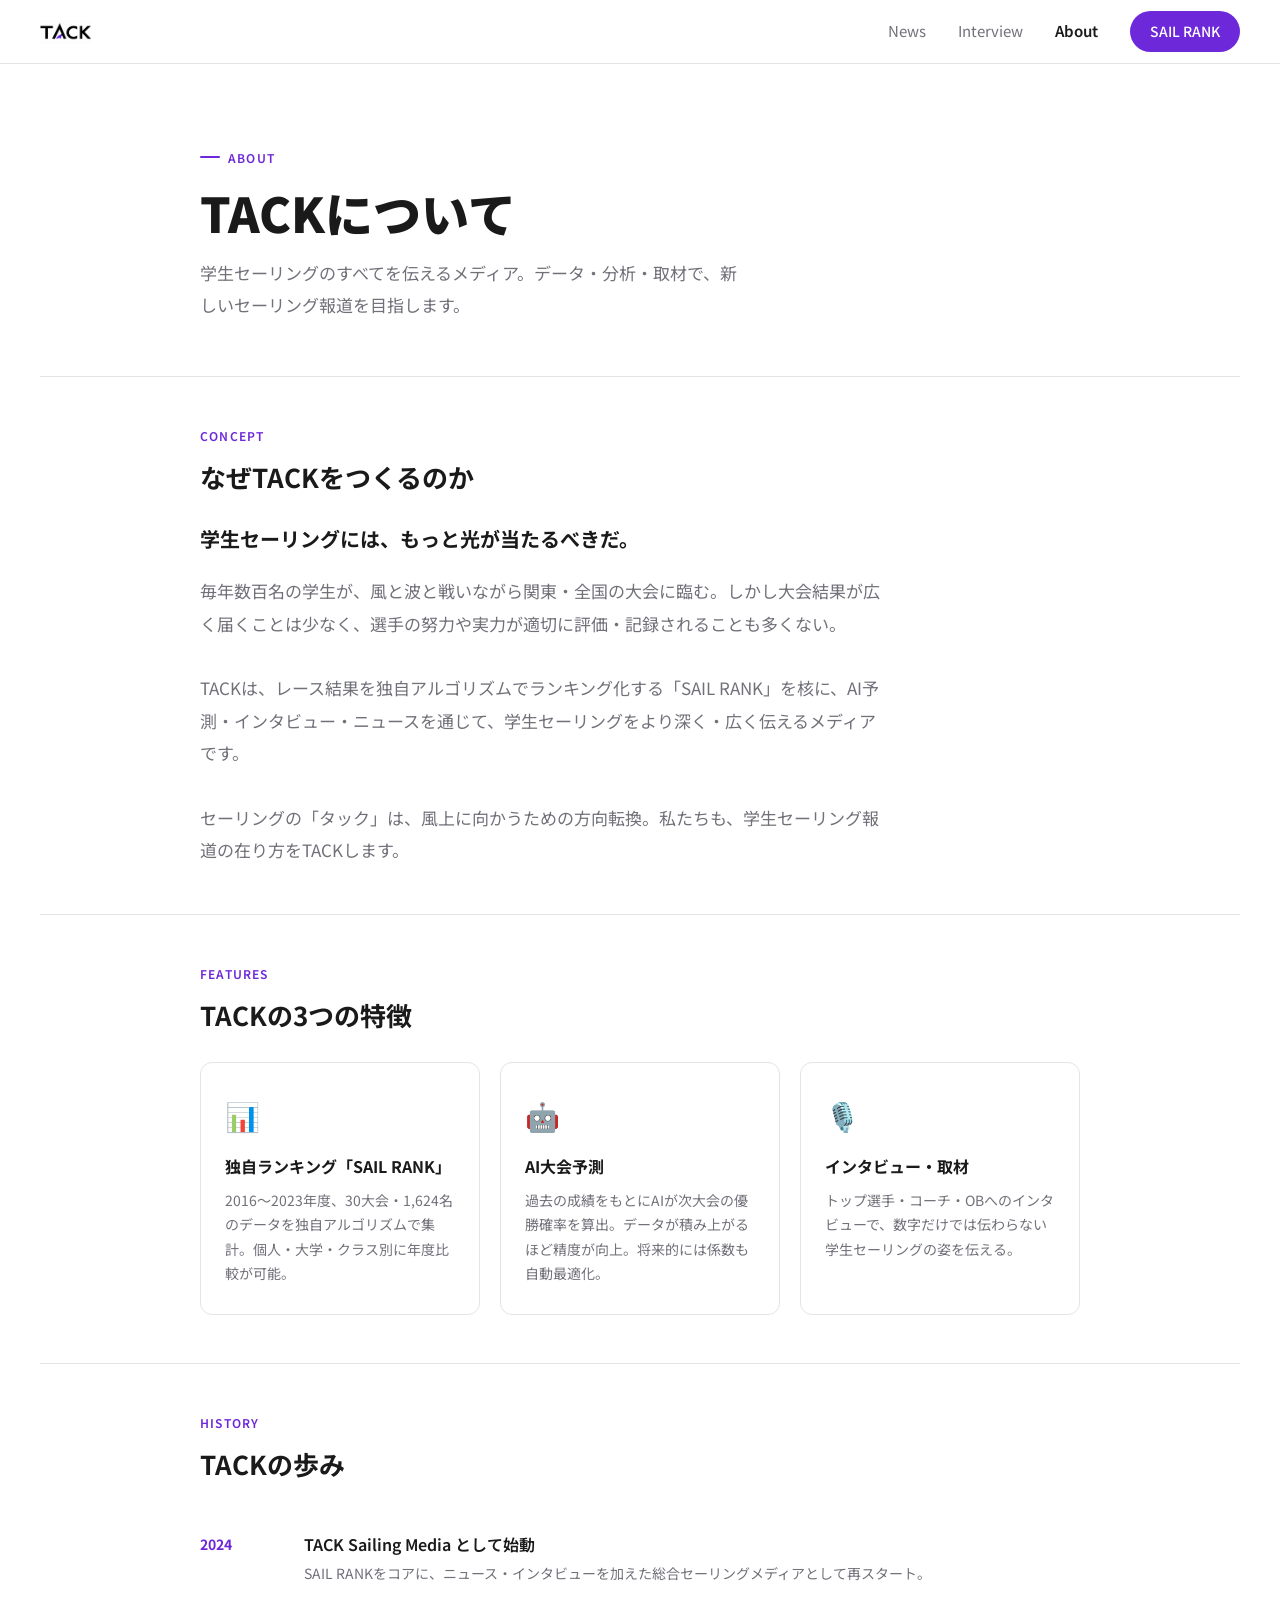
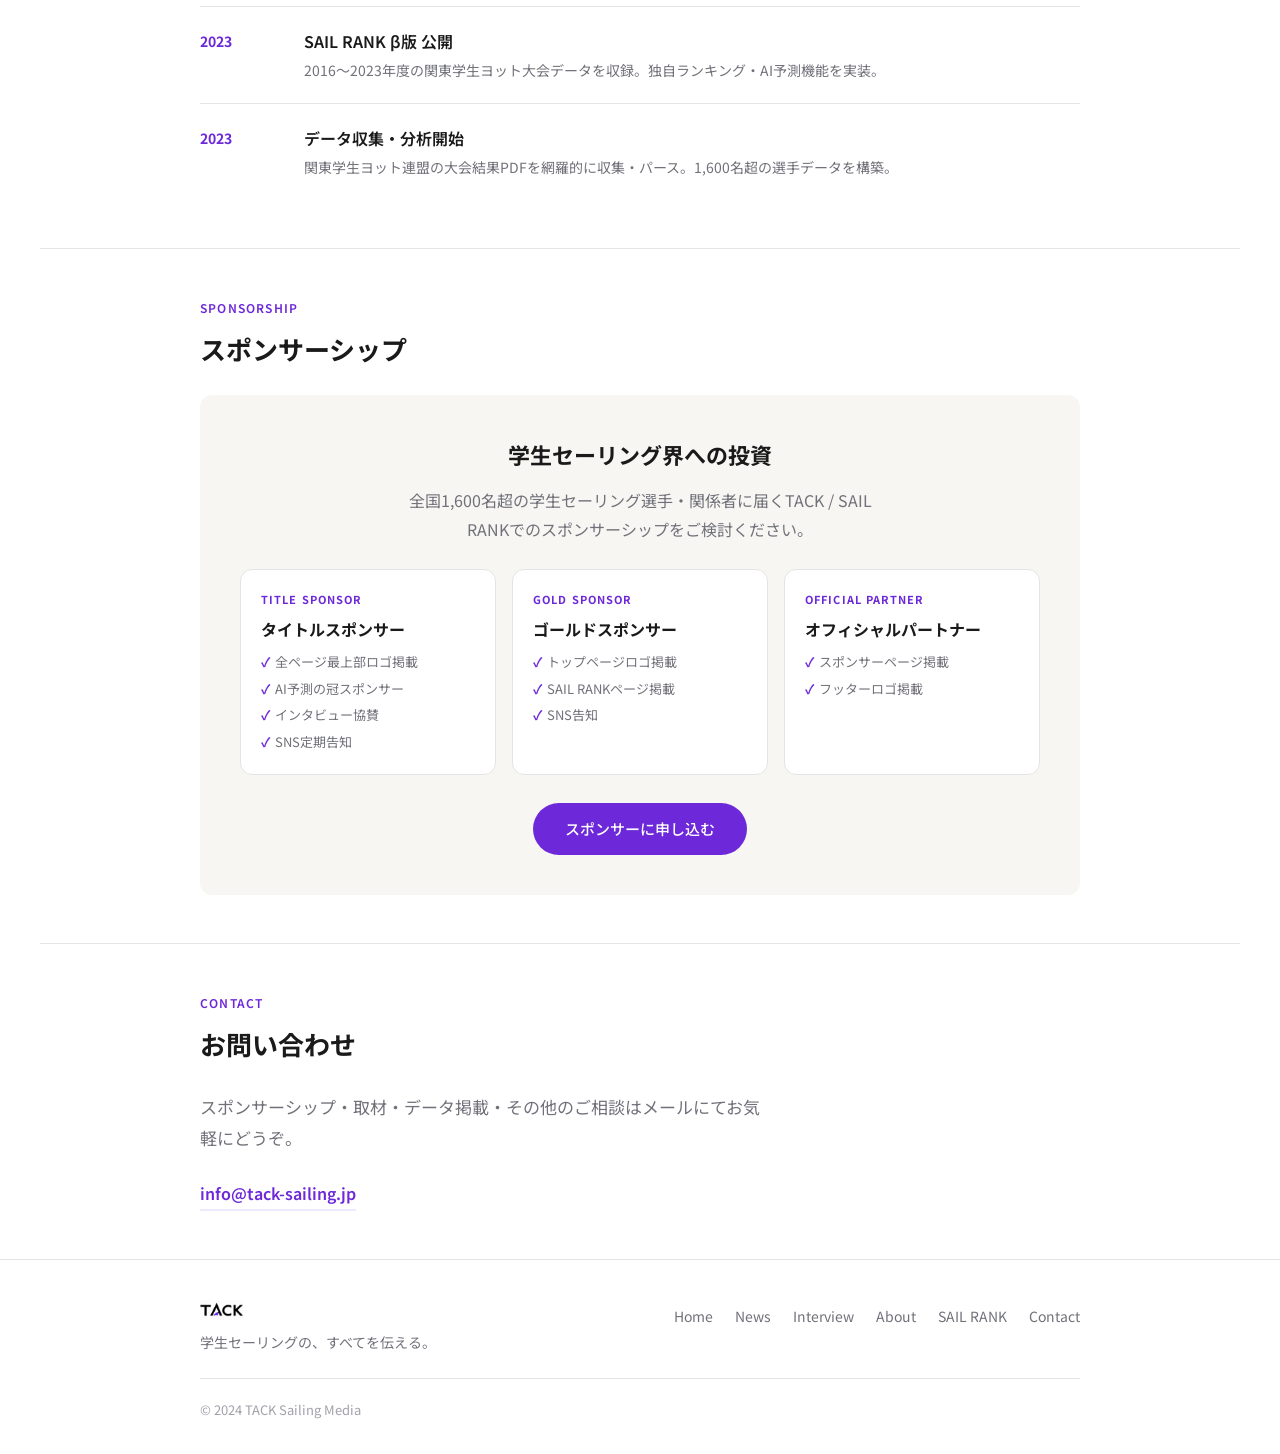
==== about.html @ d0c0c20e "8" ====
<!doctype html>
<html lang="ja">
<head>
<meta charset="utf-8">
<meta name="viewport" content="width=device-width,initial-scale=1">
<title>About | TACK Sailing Media</title>
<link href="https://fonts.googleapis.com/css2?family=Noto+Sans+JP:wght@400;500;700;900&family=Noto+Serif+JP:wght@700&display=swap" rel="stylesheet">
<style>

:root{
  --black:#111;--white:#fff;--off:#f7f6f3;
  --purple:#6d28d9;--purple-s:#ede9fe;
  --text:#1a1a1a;--muted:#71717a;--light:#a1a1aa;
  --border:#e4e4e7;--radius:12px;
}
*,*::before,*::after{box-sizing:border-box;margin:0;padding:0}
html{scroll-behavior:smooth}
body{font-family:'Noto Sans JP',sans-serif;background:var(--white);color:var(--text);font-size:17px;line-height:1.75;-webkit-font-smoothing:antialiased}
a{text-decoration:none;color:inherit}
img{display:block;max-width:100%}

.nav{display:flex;align-items:center;justify-content:space-between;padding:0 40px;height:64px;background:var(--white);border-bottom:1px solid var(--border);position:sticky;top:0;z-index:100}
.nav img{height:24px;width:auto}
.nav-links{display:flex;align-items:center;gap:32px}
.nav-links a{font-size:15px;font-weight:400;color:var(--muted);transition:color .15s;font-family:'Noto Sans JP',sans-serif}
.nav-links a:hover{color:var(--text)}
.nav-links a.active{color:var(--text);font-weight:600}
.nav-sr{background:var(--purple)!important;color:#fff!important;font-size:14px!important;font-weight:500!important;padding:8px 20px;border-radius:99px;transition:opacity .2s!important}
.nav-sr:hover{opacity:.85}
.nav-ham{display:none;flex-direction:column;gap:5px;cursor:pointer;padding:4px;background:none;border:none}
.nav-ham span{width:22px;height:2px;background:var(--text);border-radius:2px;display:block}
.mobile-nav{display:none;flex-direction:column;gap:0;background:var(--white);border-bottom:1px solid var(--border)}
.mobile-nav.open{display:flex}
.mobile-nav a{padding:14px 24px;font-size:15px;border-bottom:1px solid var(--border);color:var(--text)}

.page-hero{padding:72px 40px 56px;max-width:960px;margin:0 auto}
.page-eyebrow{display:inline-flex;align-items:center;gap:8px;font-size:12px;font-weight:600;color:var(--purple);letter-spacing:.1em;text-transform:uppercase;margin-bottom:16px}
.page-eyebrow::before{content:'';width:20px;height:2px;background:var(--purple);border-radius:2px}
.page-title{font-family:'Noto Sans JP',sans-serif;font-size:clamp(32px,4vw,48px);font-weight:900;line-height:1.2;margin-bottom:16px}
.page-desc{font-size:17px;color:var(--muted);line-height:1.85;max-width:540px}

.divider{height:1px;background:var(--border);margin:0 40px}
.sec{padding:48px 40px;max-width:960px;margin:0 auto}
.sec-label{font-size:12px;font-weight:600;color:var(--purple);letter-spacing:.1em;text-transform:uppercase;margin-bottom:8px}
.sec-title{font-size:26px;font-weight:700;margin-bottom:24px}

.cat{display:inline-block;font-size:12px;font-weight:600;color:var(--purple);background:var(--purple-s);padding:3px 10px;border-radius:99px;margin-bottom:10px}
.date{font-size:13px;color:var(--light)}

footer{border-top:1px solid var(--border)}
.ft{max-width:960px;margin:0 auto;padding:40px 40px 32px;display:flex;flex-direction:column;gap:24px}
.ft-top{display:flex;align-items:flex-start;justify-content:space-between;gap:32px;flex-wrap:wrap}
.ft-brand img{height:20px;width:auto;margin-bottom:10px}
.ft-tag{font-size:14px;color:var(--muted)}
.ft-nav{display:flex;gap:22px;flex-wrap:wrap;padding-top:4px}
.ft-nav a{font-size:14px;color:var(--muted);transition:color .15s}
.ft-nav a:hover{color:var(--text)}
.ft-copy{border-top:1px solid var(--border);padding-top:20px;font-size:13px;color:var(--light)}

@media(max-width:768px){
  .nav{padding:0 20px}
  .nav-links{display:none}
  .nav-ham{display:flex}
  .page-hero{padding:48px 20px 40px}
  .divider{margin:0 20px}
  .sec{padding:40px 20px}
  .ft{padding:32px 20px}
}


/* コンセプトセクション */
.concept-block{max-width:680px}
.concept-lead{font-size:20px;font-weight:700;line-height:1.6;margin-bottom:20px;color:var(--text)}
.concept-body{font-size:17px;color:var(--muted);line-height:1.9}

/* 3カラム特徴 */
.features{display:grid;grid-template-columns:1fr 1fr 1fr;gap:20px;margin-top:8px}
.feat-item{border:1px solid var(--border);border-radius:var(--radius);padding:28px 24px}
.feat-icon{font-size:28px;margin-bottom:12px}
.feat-name{font-size:16px;font-weight:700;margin-bottom:8px}
.feat-desc{font-size:14px;color:var(--muted);line-height:1.75}

/* タイムライン */
.timeline{display:flex;flex-direction:column;gap:0}
.tl-item{display:grid;grid-template-columns:80px 1fr;gap:24px;padding:20px 0;border-bottom:1px solid var(--border)}
.tl-item:last-child{border:none}
.tl-year{font-size:14px;font-weight:700;color:var(--purple);padding-top:2px}
.tl-content{}
.tl-title{font-size:16px;font-weight:600;margin-bottom:4px}
.tl-desc{font-size:14px;color:var(--muted);line-height:1.7}

/* スポンサー */
.sponsor-intro{background:var(--off);border-radius:var(--radius);padding:40px;text-align:center}
.sponsor-intro-title{font-size:22px;font-weight:700;margin-bottom:12px}
.sponsor-intro-desc{font-size:16px;color:var(--muted);line-height:1.85;margin-bottom:24px;max-width:500px;margin-left:auto;margin-right:auto}
.sponsor-tiers{display:grid;grid-template-columns:1fr 1fr 1fr;gap:16px;margin-bottom:28px;text-align:left}
.tier-card{border:1px solid var(--border);border-radius:var(--radius);padding:20px;background:var(--white)}
.tier-name{font-size:11px;font-weight:700;letter-spacing:.1em;text-transform:uppercase;color:var(--purple);margin-bottom:6px}
.tier-title{font-size:16px;font-weight:700;margin-bottom:8px}
.tier-perks{list-style:none;display:flex;flex-direction:column;gap:4px}
.tier-perks li{font-size:13px;color:var(--muted);padding-left:14px;position:relative}
.tier-perks li::before{content:'✓';position:absolute;left:0;color:var(--purple);font-weight:700}
.contact-btn{display:inline-block;background:var(--purple);color:#fff;font-size:15px;font-weight:500;padding:13px 32px;border-radius:99px;transition:opacity .2s}
.contact-btn:hover{opacity:.85}

/* チーム */
.team-grid{display:grid;grid-template-columns:1fr 1fr 1fr;gap:20px}
.team-card{border:1px solid var(--border);border-radius:var(--radius);padding:24px;text-align:center}
.team-avatar{width:64px;height:64px;border-radius:50%;background:var(--purple-s);display:flex;align-items:center;justify-content:center;font-size:24px;margin:0 auto 14px}
.team-name{font-size:16px;font-weight:700;margin-bottom:4px}
.team-role{font-size:13px;color:var(--muted)}

@media(max-width:768px){
  .features{grid-template-columns:1fr}
  .sponsor-tiers{grid-template-columns:1fr}
  .team-grid{grid-template-columns:1fr 1fr}
}
@media(max-width:480px){.team-grid{grid-template-columns:1fr}}
</style>
</head>
<body>

<nav class="nav">
  <a href="index.html"><img src="tack-logo.png" alt="TACK"></a>
  <div class="nav-links">
    <a href="news.html">News</a>
      <a href="interview.html">Interview</a>
      <a href="about.html" class="active">About</a>
      <a href="sailrank.html" class="nav-sr">SAIL RANK</a>
  </div>
  <button class="nav-ham" id="ham" aria-label="メニュー"><span></span><span></span><span></span></button>
</nav>
<div class="mobile-nav" id="mnav">
  <a href="news.html">News</a>
      <a href="interview.html">Interview</a>
      <a href="about.html" class="active">About</a>
      <a href="sailrank.html">SAIL RANK</a>
</div>

<div class="page-hero">
  <div class="page-eyebrow">About</div>
  <h1 class="page-title">TACKについて</h1>
  <p class="page-desc">学生セーリングのすべてを伝えるメディア。データ・分析・取材で、新しいセーリング報道を目指します。</p>
</div>

<div class="divider"></div>

<!-- コンセプト -->
<div class="sec">
  <div class="sec-label">Concept</div>
  <div class="sec-title">なぜTACKをつくるのか</div>
  <div class="concept-block">
    <div class="concept-lead">学生セーリングには、もっと光が当たるべきだ。</div>
    <div class="concept-body">
      毎年数百名の学生が、風と波と戦いながら関東・全国の大会に臨む。しかし大会結果が広く届くことは少なく、選手の努力や実力が適切に評価・記録されることも多くない。<br><br>
      TACKは、レース結果を独自アルゴリズムでランキング化する「SAIL RANK」を核に、AI予測・インタビュー・ニュースを通じて、学生セーリングをより深く・広く伝えるメディアです。<br><br>
      セーリングの「タック」は、風上に向かうための方向転換。私たちも、学生セーリング報道の在り方をTACKします。
    </div>
  </div>
</div>

<div class="divider"></div>

<!-- 特徴 -->
<div class="sec">
  <div class="sec-label">Features</div>
  <div class="sec-title">TACKの3つの特徴</div>
  <div class="features">
    <div class="feat-item">
      <div class="feat-icon">📊</div>
      <div class="feat-name">独自ランキング「SAIL RANK」</div>
      <div class="feat-desc">2016〜2023年度、30大会・1,624名のデータを独自アルゴリズムで集計。個人・大学・クラス別に年度比較が可能。</div>
    </div>
    <div class="feat-item">
      <div class="feat-icon">🤖</div>
      <div class="feat-name">AI大会予測</div>
      <div class="feat-desc">過去の成績をもとにAIが次大会の優勝確率を算出。データが積み上がるほど精度が向上。将来的には係数も自動最適化。</div>
    </div>
    <div class="feat-item">
      <div class="feat-icon">🎙️</div>
      <div class="feat-name">インタビュー・取材</div>
      <div class="feat-desc">トップ選手・コーチ・OBへのインタビューで、数字だけでは伝わらない学生セーリングの姿を伝える。</div>
    </div>
  </div>
</div>

<div class="divider"></div>

<!-- ヒストリー -->
<div class="sec">
  <div class="sec-label">History</div>
  <div class="sec-title">TACKの歩み</div>
  <div class="timeline">
    <div class="tl-item">
      <div class="tl-year">2024</div>
      <div>
        <div class="tl-title">TACK Sailing Media として始動</div>
        <div class="tl-desc">SAIL RANKをコアに、ニュース・インタビューを加えた総合セーリングメディアとして再スタート。</div>
      </div>
    </div>
    <div class="tl-item">
      <div class="tl-year">2023</div>
      <div>
        <div class="tl-title">SAIL RANK β版 公開</div>
        <div class="tl-desc">2016〜2023年度の関東学生ヨット大会データを収録。独自ランキング・AI予測機能を実装。</div>
      </div>
    </div>
    <div class="tl-item">
      <div class="tl-year">2023</div>
      <div>
        <div class="tl-title">データ収集・分析開始</div>
        <div class="tl-desc">関東学生ヨット連盟の大会結果PDFを網羅的に収集・パース。1,600名超の選手データを構築。</div>
      </div>
    </div>
  </div>
</div>

<div class="divider"></div>

<!-- スポンサー -->
<div class="sec">
  <div class="sec-label">Sponsorship</div>
  <div class="sec-title">スポンサーシップ</div>
  <div class="sponsor-intro">
    <div class="sponsor-intro-title">学生セーリング界への投資</div>
    <div class="sponsor-intro-desc">全国1,600名超の学生セーリング選手・関係者に届くTACK / SAIL RANKでのスポンサーシップをご検討ください。</div>
    <div class="sponsor-tiers">
      <div class="tier-card">
        <div class="tier-name">Title Sponsor</div>
        <div class="tier-title">タイトルスポンサー</div>
        <ul class="tier-perks">
          <li>全ページ最上部ロゴ掲載</li>
          <li>AI予測の冠スポンサー</li>
          <li>インタビュー協賛</li>
          <li>SNS定期告知</li>
        </ul>
      </div>
      <div class="tier-card">
        <div class="tier-name">Gold Sponsor</div>
        <div class="tier-title">ゴールドスポンサー</div>
        <ul class="tier-perks">
          <li>トップページロゴ掲載</li>
          <li>SAIL RANKページ掲載</li>
          <li>SNS告知</li>
        </ul>
      </div>
      <div class="tier-card">
        <div class="tier-name">Official Partner</div>
        <div class="tier-title">オフィシャルパートナー</div>
        <ul class="tier-perks">
          <li>スポンサーページ掲載</li>
          <li>フッターロゴ掲載</li>
        </ul>
      </div>
    </div>
    <a href="mailto:info@tack-sailing.jp" class="contact-btn">スポンサーに申し込む</a>
  </div>
</div>

<div class="divider"></div>

<!-- コンタクト -->
<div class="sec">
  <div class="sec-label">Contact</div>
  <div class="sec-title">お問い合わせ</div>
  <div style="max-width:560px">
    <p style="font-size:17px;color:var(--muted);line-height:1.85;margin-bottom:24px">スポンサーシップ・取材・データ掲載・その他のご相談はメールにてお気軽にどうぞ。</p>
    <a href="mailto:info@tack-sailing.jp" style="display:inline-flex;align-items:center;gap:8px;font-size:16px;font-weight:600;color:var(--purple);border-bottom:2px solid var(--purple-s);padding-bottom:2px;transition:border-color .2s">
      info@tack-sailing.jp
    </a>
  </div>
</div>

<footer>
  <div class="ft">
    <div class="ft-top">
      <div class="ft-brand">
        <img src="tack-logo.png" alt="TACK">
        <div class="ft-tag">学生セーリングの、すべてを伝える。</div>
      </div>
      <nav class="ft-nav">
        <a href="index.html">Home</a>
        <a href="news.html">News</a>
        <a href="interview.html">Interview</a>
        <a href="about.html">About</a>
        <a href="sailrank.html">SAIL RANK</a>
        <a href="mailto:info@tack-sailing.jp">Contact</a>
      </nav>
    </div>
    <div class="ft-copy">© 2024 TACK Sailing Media</div>
  </div>
</footer>
<script>
const h=document.getElementById('ham'),m=document.getElementById('mnav');
if(h)h.addEventListener('click',()=>m.classList.toggle('open'));
</script>
</body>
</html>
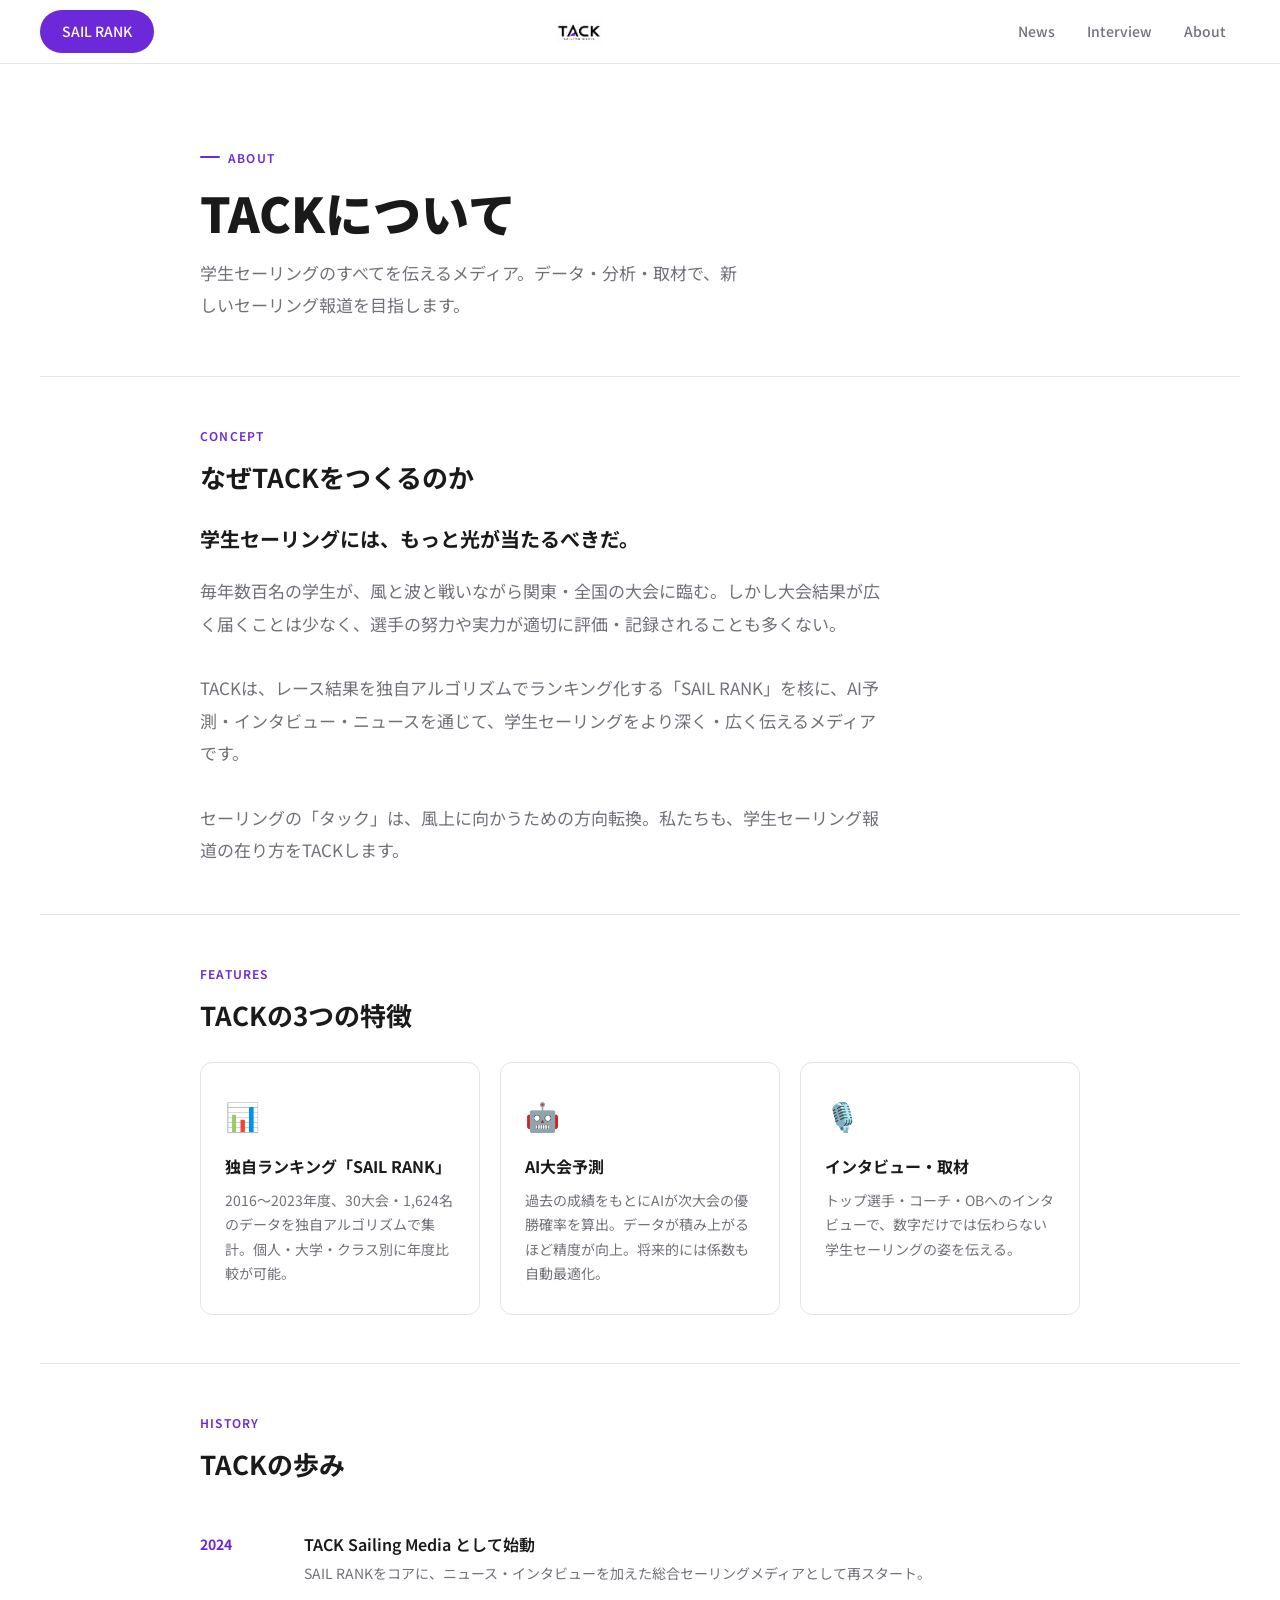
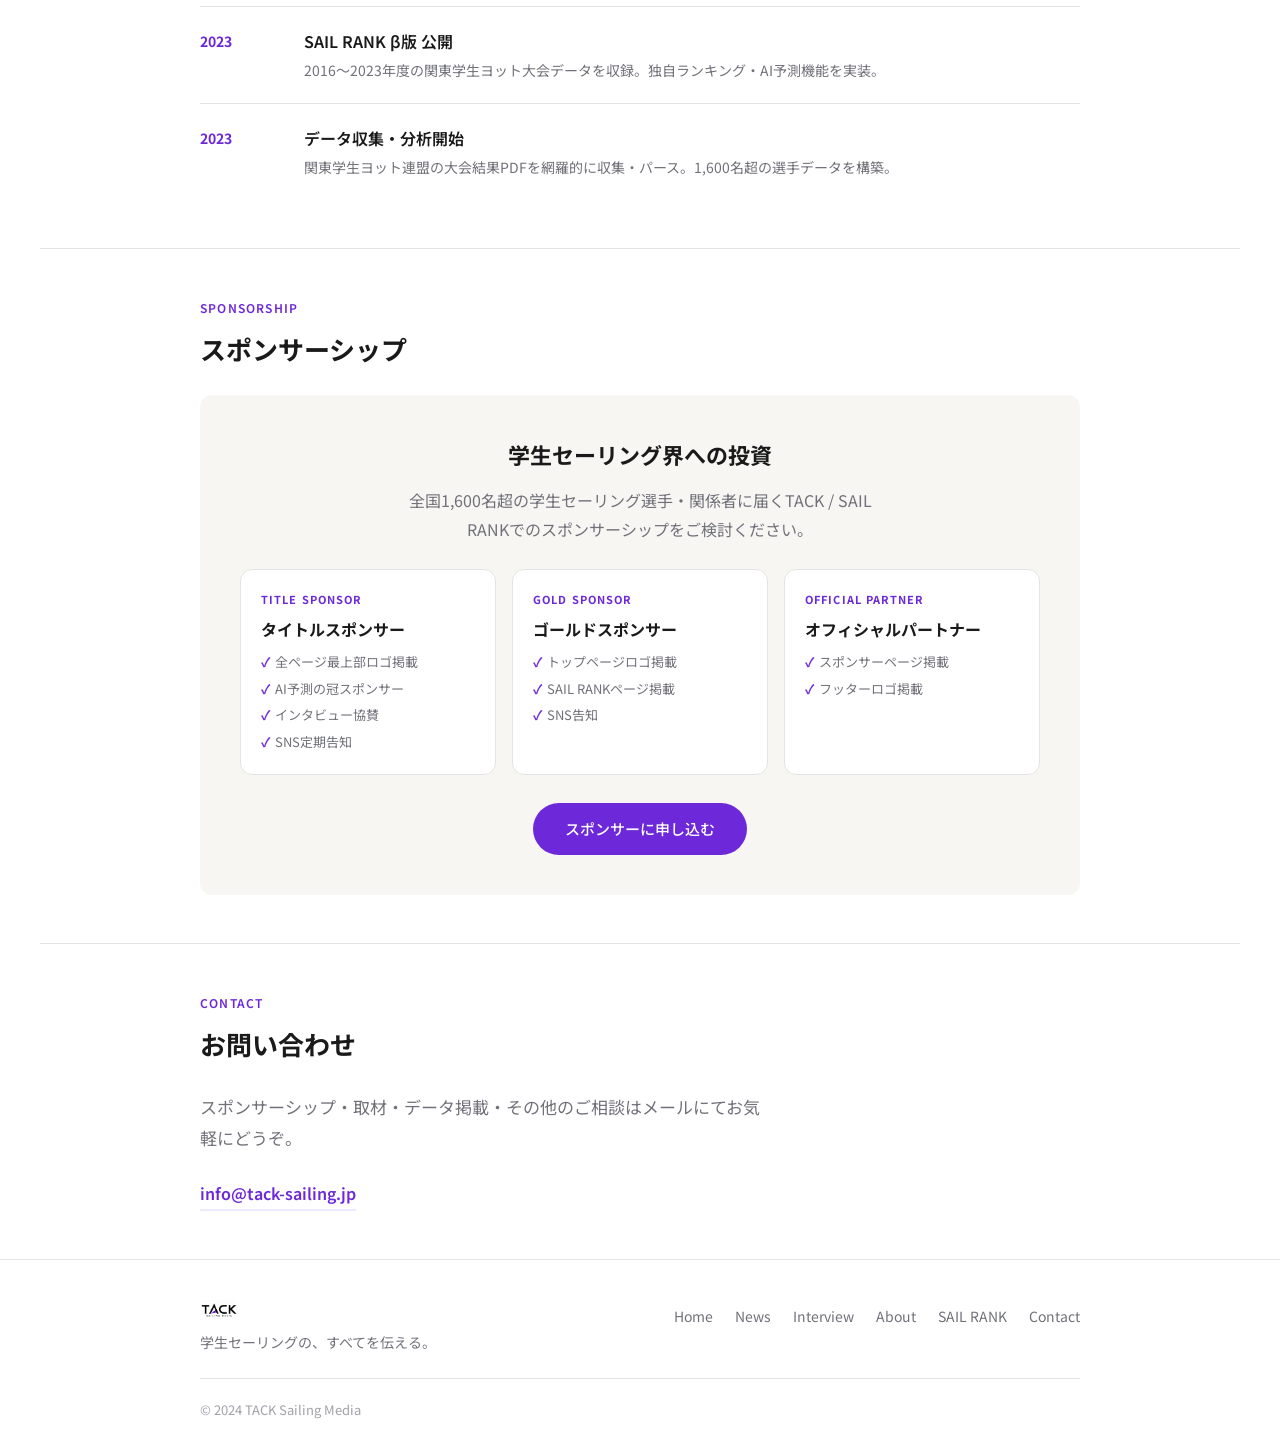
==== commit 834a126b: "17" ====
--- a/about.html
+++ b/about.html
@@ -6,7 +6,55 @@
 <title>About | TACK Sailing Media</title>
 <link href="https://fonts.googleapis.com/css2?family=Noto+Sans+JP:wght@400;500;700;900&family=Noto+Serif+JP:wght@700&display=swap" rel="stylesheet">
 <style>
-
+/* ── NAV COMMON ── */
+.nav{
+  display:grid;grid-template-columns:1fr auto 1fr;
+  align-items:center;padding:0 28px;height:80px;
+  background:#fff;border-bottom:1px solid #e4e4e7;
+  position:sticky;top:0;z-index:100;
+}
+.nav-logo{display:flex;align-items:center;justify-content:center}
+.nav-logo img{height:64px;width:auto;display:block}
+.nav-left{display:flex;align-items:center;justify-content:flex-start}
+.nav-right{display:flex;align-items:center;justify-content:flex-end;gap:4px}
+.nav-left a,.nav-right a{
+  font-size:14px;font-weight:500;color:#71717a;padding:8px 14px;
+  border-radius:6px;text-decoration:none;
+  font-family:'Noto Sans JP',sans-serif;
+  transition:color .15s,background .15s;white-space:nowrap;
+}
+.nav-left a:hover,.nav-right a:hover{color:#111;background:#f5f4f1}
+.nav-sr{
+  background:#6d28d9!important;color:#fff!important;
+  font-weight:600!important;border-radius:99px!important;
+  padding:9px 22px!important;font-size:14px!important;
+  transition:opacity .2s!important;
+}
+.nav-sr:hover{opacity:.85!important;background:#6d28d9!important}
+.nav-ham{
+  display:none;flex-direction:column;gap:5px;
+  cursor:pointer;background:none;border:none;padding:8px;margin-left:4px;
+}
+.nav-ham span{width:22px;height:2px;background:#111;border-radius:2px;display:block}
+.mobile-menu{display:none;flex-direction:column;background:#fff;border-bottom:1px solid #e4e4e7}
+.mobile-menu.open{display:flex}
+.mobile-menu a{
+  padding:15px 24px;font-size:15px;font-weight:500;color:#111;
+  border-bottom:1px solid #e4e4e7;
+  font-family:'Noto Sans JP',sans-serif;text-decoration:none;
+  transition:background .15s;
+}
+.mobile-menu a:hover{background:#f5f4f1}
+.mobile-menu .mm-sr{color:#6d28d9!important;font-weight:700}
+@media(max-width:768px){
+  .nav{display:flex;justify-content:space-between;padding:0 16px;height:56px}
+  .nav-logo img{height:30px}
+  .nav-left{display:none}
+  .nav-right a:not(button){display:none}
+  .nav-ham{display:flex}
+}
+</style>
+<style>
 :root{
   --black:#111;--white:#fff;--off:#f7f6f3;
   --purple:#6d28d9;--purple-s:#ede9fe;
@@ -121,15 +169,25 @@
 <body>
 
 <nav class="nav">
-  <a href="index.html"><img src="tack-logo.png" alt="TACK"></a>
-  <div class="nav-links">
+  <div class="nav-left">
+    <a href="sailrank.html" class="nav-sr">SAIL RANK</a>
+  </div>
+  <a href="index.html" class="nav-logo">
+    <img src="tack-logo.png" alt="TACK">
+  </a>
+  <div class="nav-right">
     <a href="news.html">News</a>
-      <a href="interview.html">Interview</a>
-      <a href="about.html" class="active">About</a>
-      <a href="sailrank.html" class="nav-sr">SAIL RANK</a>
-  </div>
-  <button class="nav-ham" id="ham" aria-label="メニュー"><span></span><span></span><span></span></button>
+    <a href="interview.html">Interview</a>
+    <a href="about.html">About</a>
+    <button class="nav-ham" id="navHam" aria-label="メニュー"><span></span><span></span><span></span></button>
+  </div>
 </nav>
+<div class="mobile-menu" id="mobileMenu">
+  <a href="news.html">News</a>
+  <a href="interview.html">Interview</a>
+  <a href="about.html">About</a>
+  <a href="sailrank.html" class="mm-sr">SAIL RANK</a>
+</div>
 <div class="mobile-nav" id="mnav">
   <a href="news.html">News</a>
       <a href="interview.html">Interview</a>
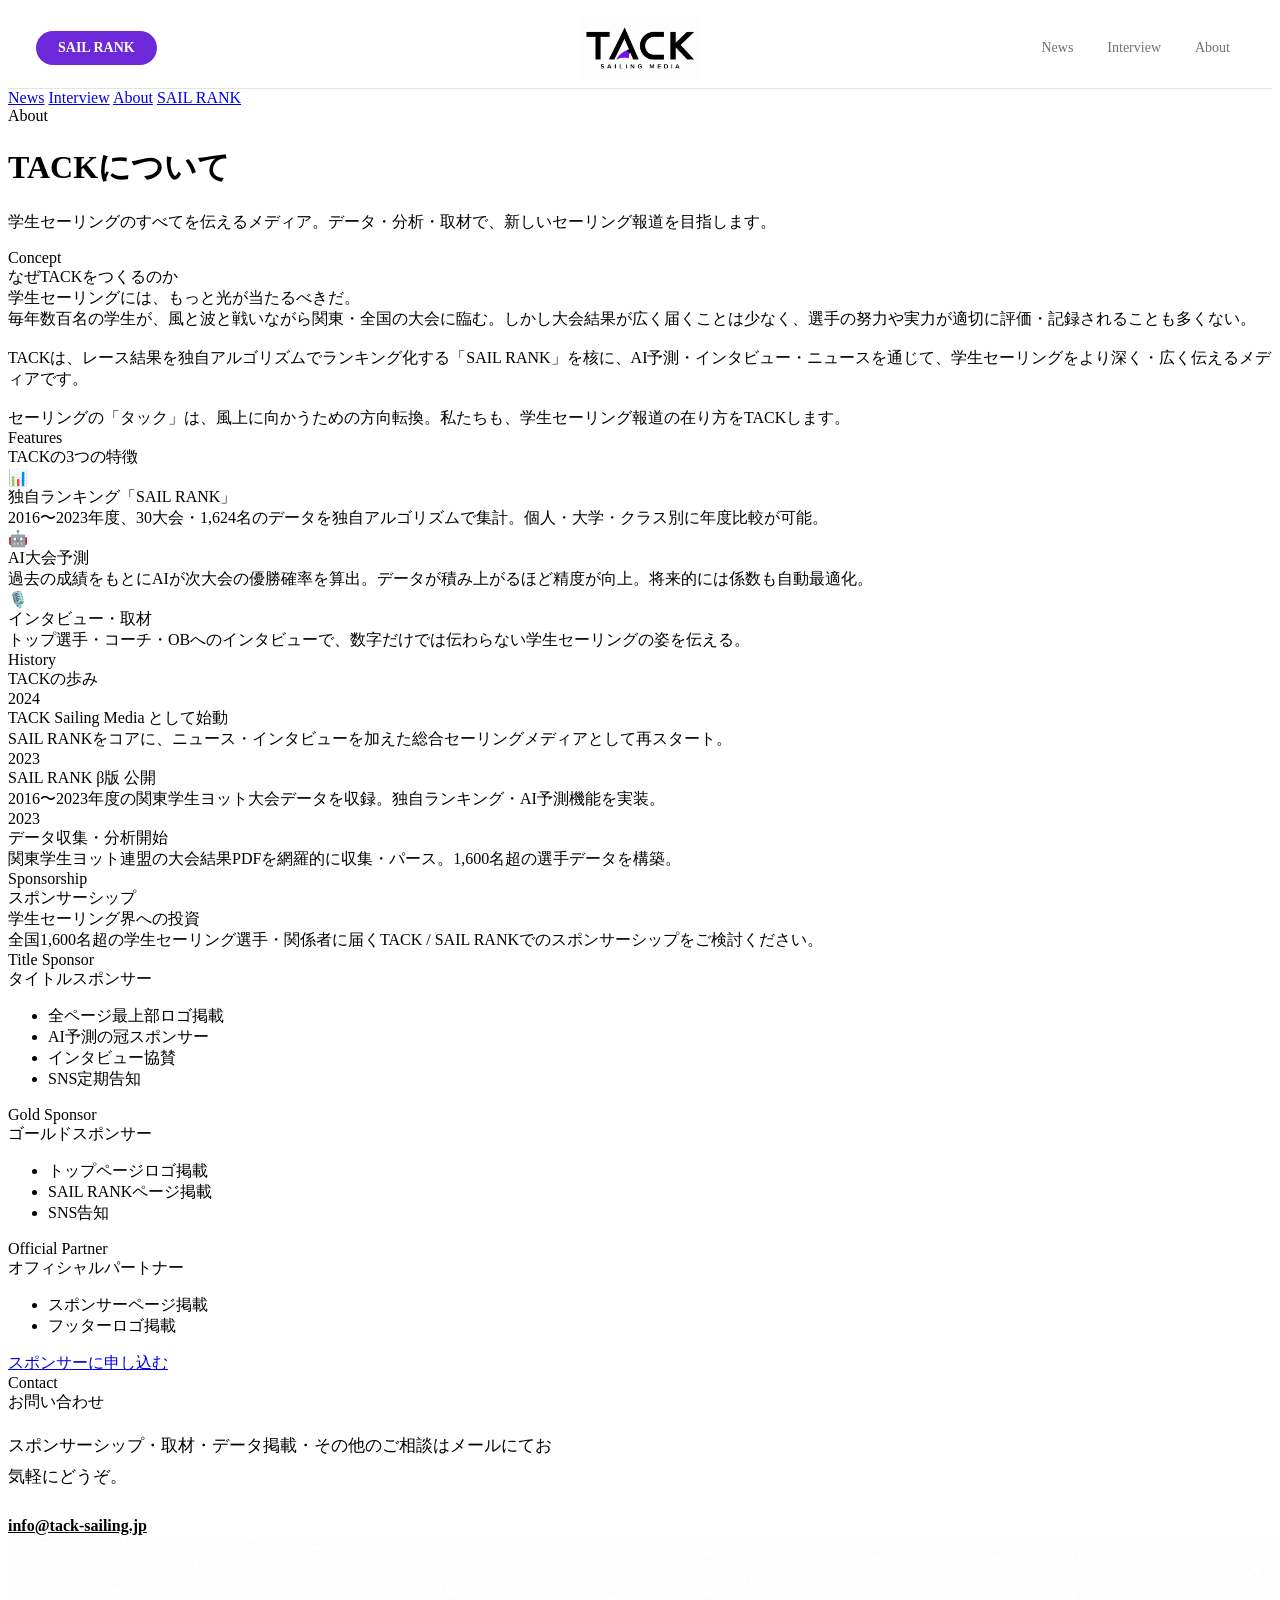
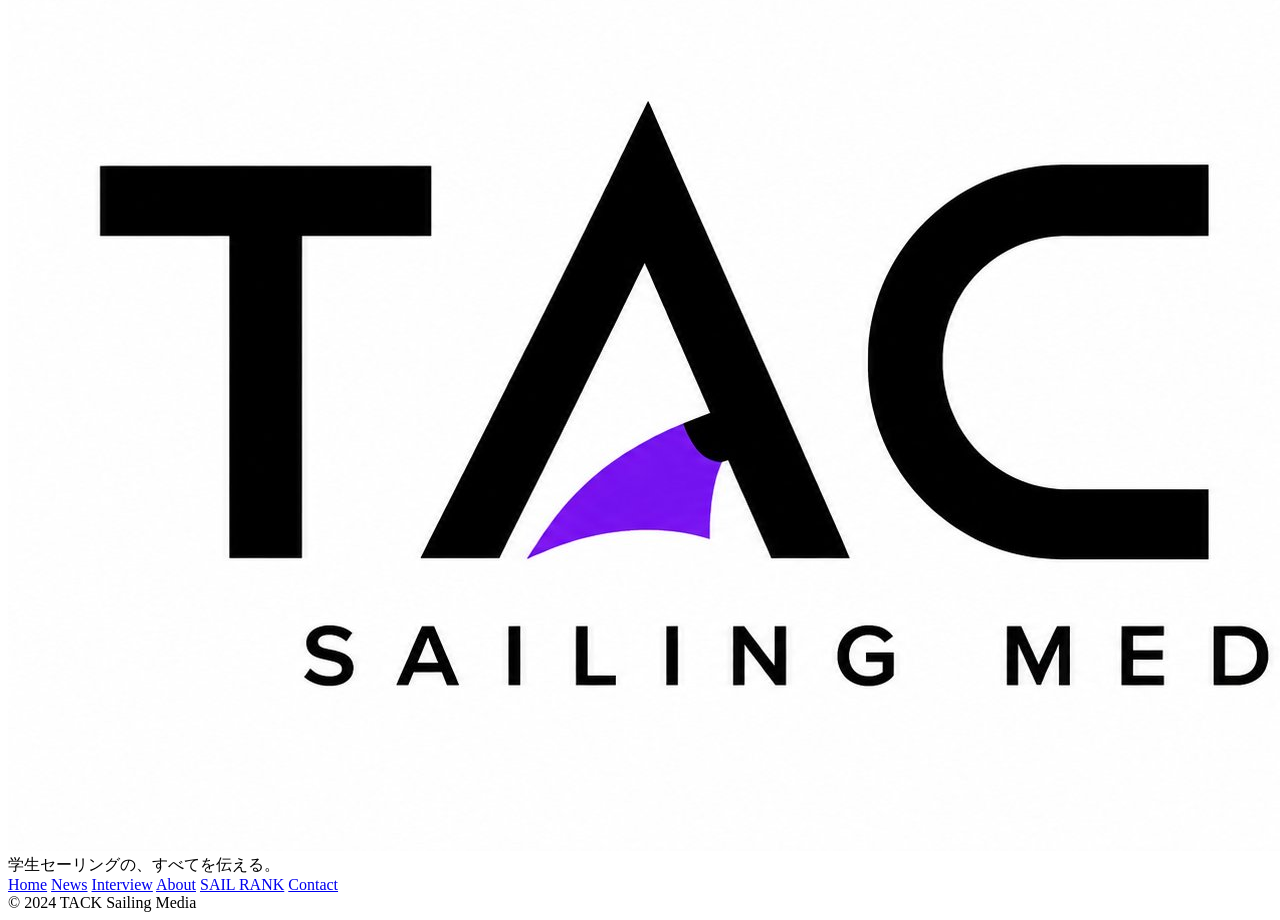
==== commit 2858acb2: "18" ====
--- a/about.html
+++ b/about.html
@@ -6,44 +6,46 @@
 <title>About | TACK Sailing Media</title>
 <link href="https://fonts.googleapis.com/css2?family=Noto+Sans+JP:wght@400;500;700;900&family=Noto+Serif+JP:wght@700&display=swap" rel="stylesheet">
 <style>
+@media(max-width:480px){.team-grid{grid-template-columns:1fr}}
 /* ── NAV COMMON ── */
-.nav{
-  display:grid;grid-template-columns:1fr auto 1fr;
-  align-items:center;padding:0 28px;height:80px;
-  background:#fff;border-bottom:1px solid #e4e4e7;
-  position:sticky;top:0;z-index:100;
-}
+.nav{display:grid;grid-template-columns:1fr auto 1fr;align-items:center;padding:0 28px;height:80px;background:#fff;border-bottom:1px solid #e4e4e7;position:sticky;top:0;z-index:100}
 .nav-logo{display:flex;align-items:center;justify-content:center}
 .nav-logo img{height:64px;width:auto;display:block}
 .nav-left{display:flex;align-items:center;justify-content:flex-start}
 .nav-right{display:flex;align-items:center;justify-content:flex-end;gap:4px}
-.nav-left a,.nav-right a{
-  font-size:14px;font-weight:500;color:#71717a;padding:8px 14px;
-  border-radius:6px;text-decoration:none;
-  font-family:'Noto Sans JP',sans-serif;
-  transition:color .15s,background .15s;white-space:nowrap;
-}
+.nav-left a,.nav-right a{font-size:14px;font-weight:500;color:#71717a;padding:8px 14px;border-radius:6px;text-decoration:none;font-family:'Noto Sans JP',sans-serif;transition:color .15s,background .15s;white-space:nowrap}
 .nav-left a:hover,.nav-right a:hover{color:#111;background:#f5f4f1}
-.nav-sr{
-  background:#6d28d9!important;color:#fff!important;
-  font-weight:600!important;border-radius:99px!important;
-  padding:9px 22px!important;font-size:14px!important;
-  transition:opacity .2s!important;
-}
-.nav-sr:hover{opacity:.85!important;background:#6d28d9!important}
-.nav-ham{
-  display:none;flex-direction:column;gap:5px;
-  cursor:pointer;background:none;border:none;padding:8px;margin-left:4px;
-}
+.nav-sr{background:#6d28d9!important;color:#fff!important;font-weight:600!important;border-radius:99px!important;padding:9px 22px!important;font-size:14px!important;transition:opacity .2s!important}
+.nav-sr:hover{opacity:.85!important}
+.nav-ham{display:none;flex-direction:column;gap:5px;cursor:pointer;background:none;border:none;padding:8px;margin-left:4px}
 .nav-ham span{width:22px;height:2px;background:#111;border-radius:2px;display:block}
 .mobile-menu{display:none;flex-direction:column;background:#fff;border-bottom:1px solid #e4e4e7}
 .mobile-menu.open{display:flex}
-.mobile-menu a{
-  padding:15px 24px;font-size:15px;font-weight:500;color:#111;
-  border-bottom:1px solid #e4e4e7;
-  font-family:'Noto Sans JP',sans-serif;text-decoration:none;
-  transition:background .15s;
+.mobile-menu a{padding:15px 24px;font-size:15px;font-weight:500;color:#111;border-bottom:1px solid #e4e4e7;font-family:'Noto Sans JP',sans-serif;text-decoration:none;transition:background .15s}
+.mobile-menu a:hover{background:#f5f4f1}
+.mobile-menu .mm-sr{color:#6d28d9!important;font-weight:700}
+@media(max-width:768px){
+  .nav{display:flex;justify-content:space-between;padding:0 16px;height:56px}
+  .nav-logo img{height:30px}
+  .nav-left{display:none}
+  .nav-right a:not(button){display:none}
+  .nav-ham{display:flex}
 }
+/* ── NAV ── */
+.nav{display:grid;grid-template-columns:1fr auto 1fr;align-items:center;padding:0 28px;height:80px;background:#fff;border-bottom:1px solid #e4e4e7;position:sticky;top:0;z-index:100}
+.nav-logo{display:flex;align-items:center;justify-content:center}
+.nav-logo img{height:64px;width:auto;display:block}
+.nav-left{display:flex;align-items:center;justify-content:flex-start}
+.nav-right{display:flex;align-items:center;justify-content:flex-end;gap:4px}
+.nav-left a,.nav-right a{font-size:14px;font-weight:500;color:#71717a;padding:8px 14px;border-radius:6px;text-decoration:none;font-family:'Noto Sans JP',sans-serif;transition:color .15s,background .15s;white-space:nowrap}
+.nav-left a:hover,.nav-right a:hover{color:#111;background:#f5f4f1}
+.nav-sr{background:#6d28d9!important;color:#fff!important;font-weight:600!important;border-radius:99px!important;padding:9px 22px!important;font-size:14px!important;transition:opacity .2s!important}
+.nav-sr:hover{opacity:.85!important}
+.nav-ham{display:none;flex-direction:column;gap:5px;cursor:pointer;background:none;border:none;padding:8px;margin-left:4px}
+.nav-ham span{width:22px;height:2px;background:#111;border-radius:2px;display:block}
+.mobile-menu{display:none;flex-direction:column;background:#fff;border-bottom:1px solid #e4e4e7}
+.mobile-menu.open{display:flex}
+.mobile-menu a{padding:15px 24px;font-size:15px;font-weight:500;color:#111;border-bottom:1px solid #e4e4e7;font-family:'Noto Sans JP',sans-serif;text-decoration:none;transition:background .15s}
 .mobile-menu a:hover{background:#f5f4f1}
 .mobile-menu .mm-sr{color:#6d28d9!important;font-weight:700}
 @media(max-width:768px){
@@ -55,139 +57,55 @@
 }
 </style>
 <style>
-:root{
-  --black:#111;--white:#fff;--off:#f7f6f3;
-  --purple:#6d28d9;--purple-s:#ede9fe;
-  --text:#1a1a1a;--muted:#71717a;--light:#a1a1aa;
-  --border:#e4e4e7;--radius:12px;
+/* === TACK NAV === */
+.tack-nav{display:grid;grid-template-columns:1fr auto 1fr;align-items:center;padding:0 28px;height:80px;background:#fff;border-bottom:1px solid #e4e4e7;position:sticky;top:0;z-index:999;}
+.tnav-left{display:flex;align-items:center;justify-content:flex-start;}
+.tnav-center{display:flex;align-items:center;justify-content:center;}
+.tnav-center img{height:64px;width:auto;display:block;}
+.tnav-right{display:flex;align-items:center;justify-content:flex-end;gap:6px;}
+.tnav-left a,.tnav-right a{font-size:14px;font-weight:500;color:#71717a;padding:8px 14px;border-radius:6px;text-decoration:none;white-space:nowrap;transition:color .15s,background .15s;}
+.tnav-left a:hover,.tnav-right a:hover{color:#111;background:#f5f4f1;}
+.tnav-sr{background:#6d28d9!important;color:#fff!important;font-weight:600!important;border-radius:99px!important;padding:9px 22px!important;font-size:14px!important;}
+.tnav-sr:hover{opacity:.85!important;}
+.tnav-ham{display:none;flex-direction:column;gap:5px;cursor:pointer;background:none;border:none;padding:8px;margin-left:4px;}
+.tnav-ham span{width:22px;height:2px;background:#111;border-radius:2px;display:block;}
+.tnav-mobile{display:none;flex-direction:column;background:#fff;border-bottom:1px solid #e4e4e7;position:sticky;top:80px;z-index:998;}
+.tnav-mobile.open{display:flex;}
+.tnav-mobile a{padding:15px 24px;font-size:15px;font-weight:500;color:#111;border-bottom:1px solid #e4e4e7;text-decoration:none;transition:background .15s;}
+.tnav-mobile a:last-child{border-bottom:none;}
+.tnav-mobile a:hover{background:#f5f4f1;}
+.tnav-sr-mob{color:#6d28d9!important;font-weight:700!important;}
+@media(max-width:768px){
+  .tack-nav{display:flex;justify-content:space-between;padding:0 16px;height:58px;}
+  .tnav-left,.tnav-right a:not(button){display:none!important;}
+  .tnav-ham{display:flex!important;}
+  .tnav-center img{height:32px;}
+  .tnav-mobile{top:58px;}
 }
-*,*::before,*::after{box-sizing:border-box;margin:0;padding:0}
-html{scroll-behavior:smooth}
-body{font-family:'Noto Sans JP',sans-serif;background:var(--white);color:var(--text);font-size:17px;line-height:1.75;-webkit-font-smoothing:antialiased}
-a{text-decoration:none;color:inherit}
-img{display:block;max-width:100%}
-
-.nav{display:flex;align-items:center;justify-content:space-between;padding:0 40px;height:64px;background:var(--white);border-bottom:1px solid var(--border);position:sticky;top:0;z-index:100}
-.nav img{height:24px;width:auto}
-.nav-links{display:flex;align-items:center;gap:32px}
-.nav-links a{font-size:15px;font-weight:400;color:var(--muted);transition:color .15s;font-family:'Noto Sans JP',sans-serif}
-.nav-links a:hover{color:var(--text)}
-.nav-links a.active{color:var(--text);font-weight:600}
-.nav-sr{background:var(--purple)!important;color:#fff!important;font-size:14px!important;font-weight:500!important;padding:8px 20px;border-radius:99px;transition:opacity .2s!important}
-.nav-sr:hover{opacity:.85}
-.nav-ham{display:none;flex-direction:column;gap:5px;cursor:pointer;padding:4px;background:none;border:none}
-.nav-ham span{width:22px;height:2px;background:var(--text);border-radius:2px;display:block}
-.mobile-nav{display:none;flex-direction:column;gap:0;background:var(--white);border-bottom:1px solid var(--border)}
-.mobile-nav.open{display:flex}
-.mobile-nav a{padding:14px 24px;font-size:15px;border-bottom:1px solid var(--border);color:var(--text)}
-
-.page-hero{padding:72px 40px 56px;max-width:960px;margin:0 auto}
-.page-eyebrow{display:inline-flex;align-items:center;gap:8px;font-size:12px;font-weight:600;color:var(--purple);letter-spacing:.1em;text-transform:uppercase;margin-bottom:16px}
-.page-eyebrow::before{content:'';width:20px;height:2px;background:var(--purple);border-radius:2px}
-.page-title{font-family:'Noto Sans JP',sans-serif;font-size:clamp(32px,4vw,48px);font-weight:900;line-height:1.2;margin-bottom:16px}
-.page-desc{font-size:17px;color:var(--muted);line-height:1.85;max-width:540px}
-
-.divider{height:1px;background:var(--border);margin:0 40px}
-.sec{padding:48px 40px;max-width:960px;margin:0 auto}
-.sec-label{font-size:12px;font-weight:600;color:var(--purple);letter-spacing:.1em;text-transform:uppercase;margin-bottom:8px}
-.sec-title{font-size:26px;font-weight:700;margin-bottom:24px}
-
-.cat{display:inline-block;font-size:12px;font-weight:600;color:var(--purple);background:var(--purple-s);padding:3px 10px;border-radius:99px;margin-bottom:10px}
-.date{font-size:13px;color:var(--light)}
-
-footer{border-top:1px solid var(--border)}
-.ft{max-width:960px;margin:0 auto;padding:40px 40px 32px;display:flex;flex-direction:column;gap:24px}
-.ft-top{display:flex;align-items:flex-start;justify-content:space-between;gap:32px;flex-wrap:wrap}
-.ft-brand img{height:20px;width:auto;margin-bottom:10px}
-.ft-tag{font-size:14px;color:var(--muted)}
-.ft-nav{display:flex;gap:22px;flex-wrap:wrap;padding-top:4px}
-.ft-nav a{font-size:14px;color:var(--muted);transition:color .15s}
-.ft-nav a:hover{color:var(--text)}
-.ft-copy{border-top:1px solid var(--border);padding-top:20px;font-size:13px;color:var(--light)}
-
-@media(max-width:768px){
-  .nav{padding:0 20px}
-  .nav-links{display:none}
-  .nav-ham{display:flex}
-  .page-hero{padding:48px 20px 40px}
-  .divider{margin:0 20px}
-  .sec{padding:40px 20px}
-  .ft{padding:32px 20px}
-}
-
-
-/* コンセプトセクション */
-.concept-block{max-width:680px}
-.concept-lead{font-size:20px;font-weight:700;line-height:1.6;margin-bottom:20px;color:var(--text)}
-.concept-body{font-size:17px;color:var(--muted);line-height:1.9}
-
-/* 3カラム特徴 */
-.features{display:grid;grid-template-columns:1fr 1fr 1fr;gap:20px;margin-top:8px}
-.feat-item{border:1px solid var(--border);border-radius:var(--radius);padding:28px 24px}
-.feat-icon{font-size:28px;margin-bottom:12px}
-.feat-name{font-size:16px;font-weight:700;margin-bottom:8px}
-.feat-desc{font-size:14px;color:var(--muted);line-height:1.75}
-
-/* タイムライン */
-.timeline{display:flex;flex-direction:column;gap:0}
-.tl-item{display:grid;grid-template-columns:80px 1fr;gap:24px;padding:20px 0;border-bottom:1px solid var(--border)}
-.tl-item:last-child{border:none}
-.tl-year{font-size:14px;font-weight:700;color:var(--purple);padding-top:2px}
-.tl-content{}
-.tl-title{font-size:16px;font-weight:600;margin-bottom:4px}
-.tl-desc{font-size:14px;color:var(--muted);line-height:1.7}
-
-/* スポンサー */
-.sponsor-intro{background:var(--off);border-radius:var(--radius);padding:40px;text-align:center}
-.sponsor-intro-title{font-size:22px;font-weight:700;margin-bottom:12px}
-.sponsor-intro-desc{font-size:16px;color:var(--muted);line-height:1.85;margin-bottom:24px;max-width:500px;margin-left:auto;margin-right:auto}
-.sponsor-tiers{display:grid;grid-template-columns:1fr 1fr 1fr;gap:16px;margin-bottom:28px;text-align:left}
-.tier-card{border:1px solid var(--border);border-radius:var(--radius);padding:20px;background:var(--white)}
-.tier-name{font-size:11px;font-weight:700;letter-spacing:.1em;text-transform:uppercase;color:var(--purple);margin-bottom:6px}
-.tier-title{font-size:16px;font-weight:700;margin-bottom:8px}
-.tier-perks{list-style:none;display:flex;flex-direction:column;gap:4px}
-.tier-perks li{font-size:13px;color:var(--muted);padding-left:14px;position:relative}
-.tier-perks li::before{content:'✓';position:absolute;left:0;color:var(--purple);font-weight:700}
-.contact-btn{display:inline-block;background:var(--purple);color:#fff;font-size:15px;font-weight:500;padding:13px 32px;border-radius:99px;transition:opacity .2s}
-.contact-btn:hover{opacity:.85}
-
-/* チーム */
-.team-grid{display:grid;grid-template-columns:1fr 1fr 1fr;gap:20px}
-.team-card{border:1px solid var(--border);border-radius:var(--radius);padding:24px;text-align:center}
-.team-avatar{width:64px;height:64px;border-radius:50%;background:var(--purple-s);display:flex;align-items:center;justify-content:center;font-size:24px;margin:0 auto 14px}
-.team-name{font-size:16px;font-weight:700;margin-bottom:4px}
-.team-role{font-size:13px;color:var(--muted)}
-
-@media(max-width:768px){
-  .features{grid-template-columns:1fr}
-  .sponsor-tiers{grid-template-columns:1fr}
-  .team-grid{grid-template-columns:1fr 1fr}
-}
-@media(max-width:480px){.team-grid{grid-template-columns:1fr}}
 </style>
 </head>
 <body>
-
-<nav class="nav">
-  <div class="nav-left">
-    <a href="sailrank.html" class="nav-sr">SAIL RANK</a>
-  </div>
-  <a href="index.html" class="nav-logo">
-    <img src="tack-logo.png" alt="TACK">
-  </a>
-  <div class="nav-right">
+<nav class="tack-nav">
+  <div class="tnav-left">
+    <a href="sailrank.html" class="tnav-sr">SAIL RANK</a>
+  </div>
+  <div class="tnav-center">
+    <a href="index.html"><img src="tack-logo.png" alt="TACK"></a>
+  </div>
+  <div class="tnav-right">
     <a href="news.html">News</a>
     <a href="interview.html">Interview</a>
     <a href="about.html">About</a>
-    <button class="nav-ham" id="navHam" aria-label="メニュー"><span></span><span></span><span></span></button>
+    <button class="tnav-ham" id="tnavHam" aria-label="メニュー"><span></span><span></span><span></span></button>
   </div>
 </nav>
-<div class="mobile-menu" id="mobileMenu">
+<div class="tnav-mobile" id="tnavMobile">
   <a href="news.html">News</a>
   <a href="interview.html">Interview</a>
   <a href="about.html">About</a>
-  <a href="sailrank.html" class="mm-sr">SAIL RANK</a>
-</div>
+  <a href="sailrank.html" class="tnav-sr-mob">SAIL RANK</a>
+</div>
+
 <div class="mobile-nav" id="mnav">
   <a href="news.html">News</a>
       <a href="interview.html">Interview</a>
@@ -352,5 +270,17 @@
 const h=document.getElementById('ham'),m=document.getElementById('mnav');
 if(h)h.addEventListener('click',()=>m.classList.toggle('open'));
 </script>
+<script>
+(function(){
+  var b=document.getElementById('navHam'),m=document.getElementById('mobileMenu');
+  if(b&&m)b.addEventListener('click',function(){m.classList.toggle('open');});
+})();
+</script>
+<script>
+(function(){
+  var h=document.getElementById('tnavHam'),m=document.getElementById('tnavMobile');
+  if(h&&m){h.addEventListener('click',function(){m.classList.toggle('open');});}
+})();
+</script>
 </body>
 </html>
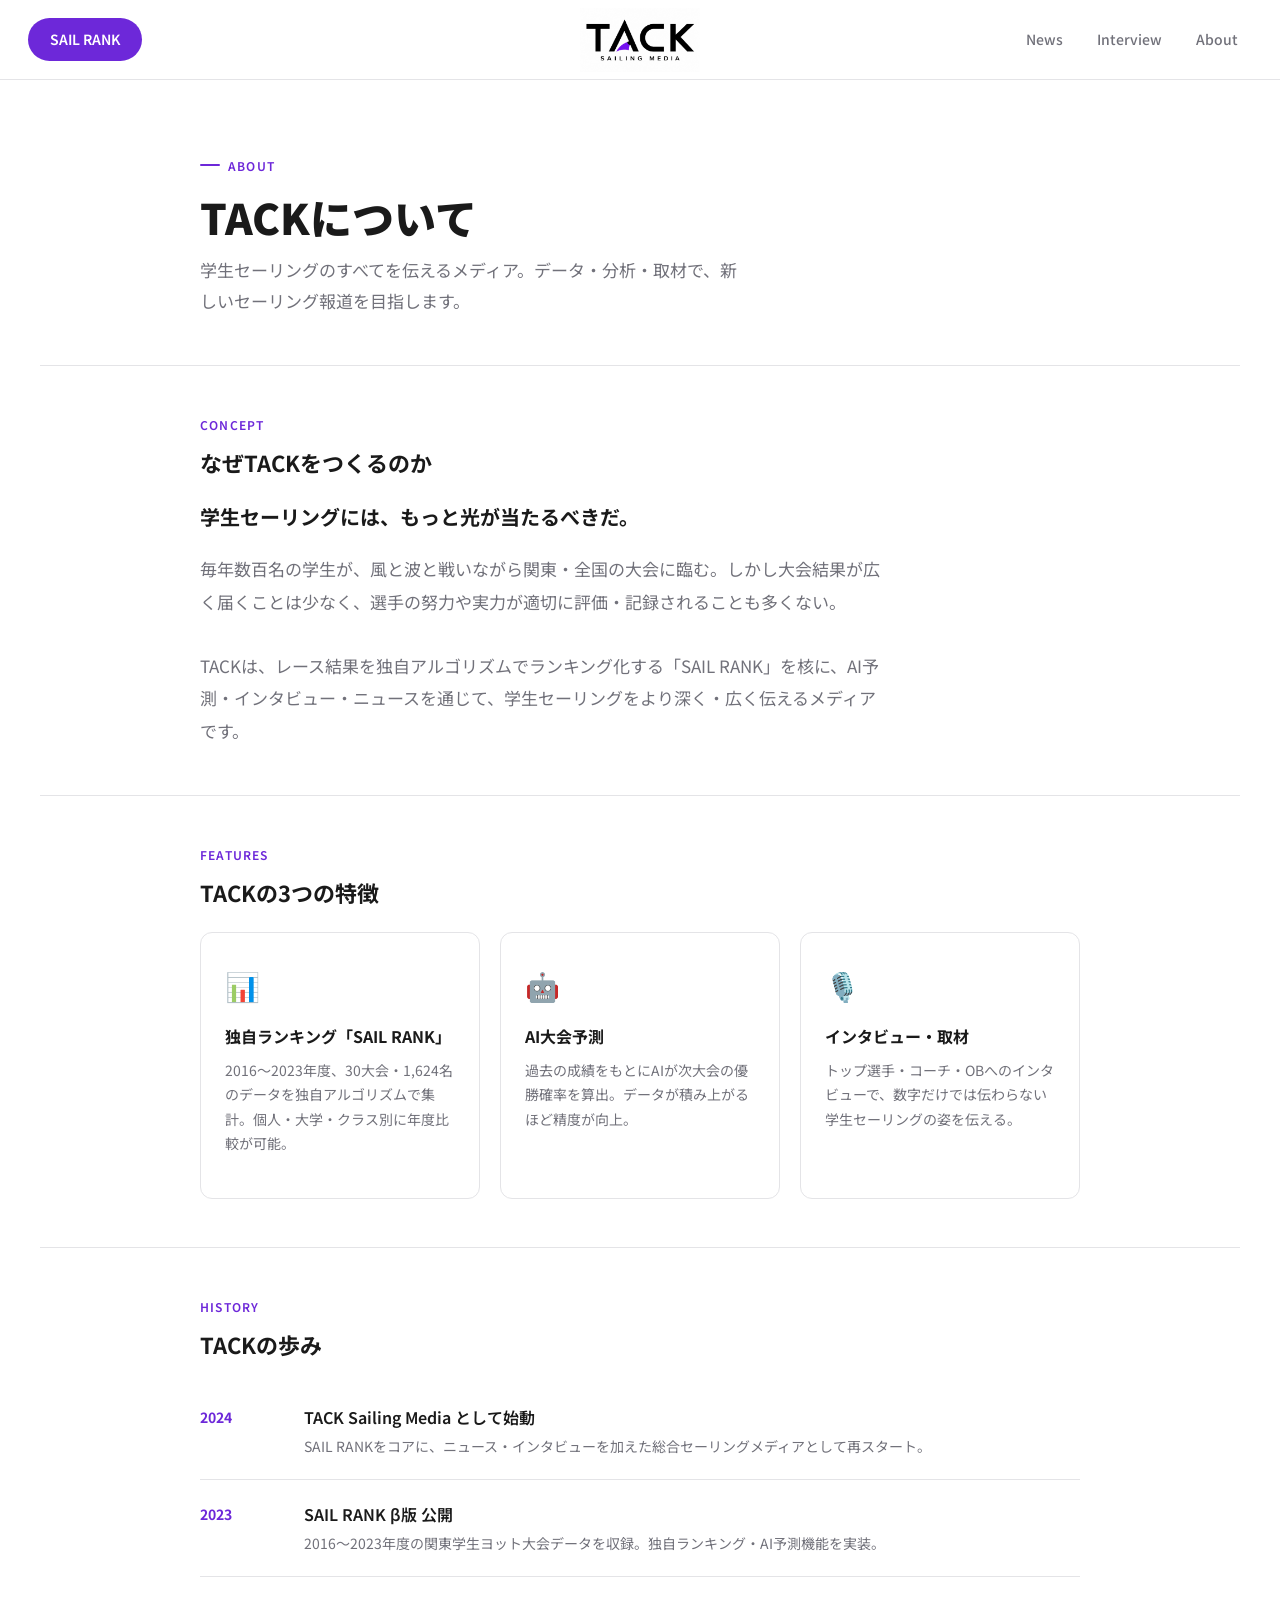
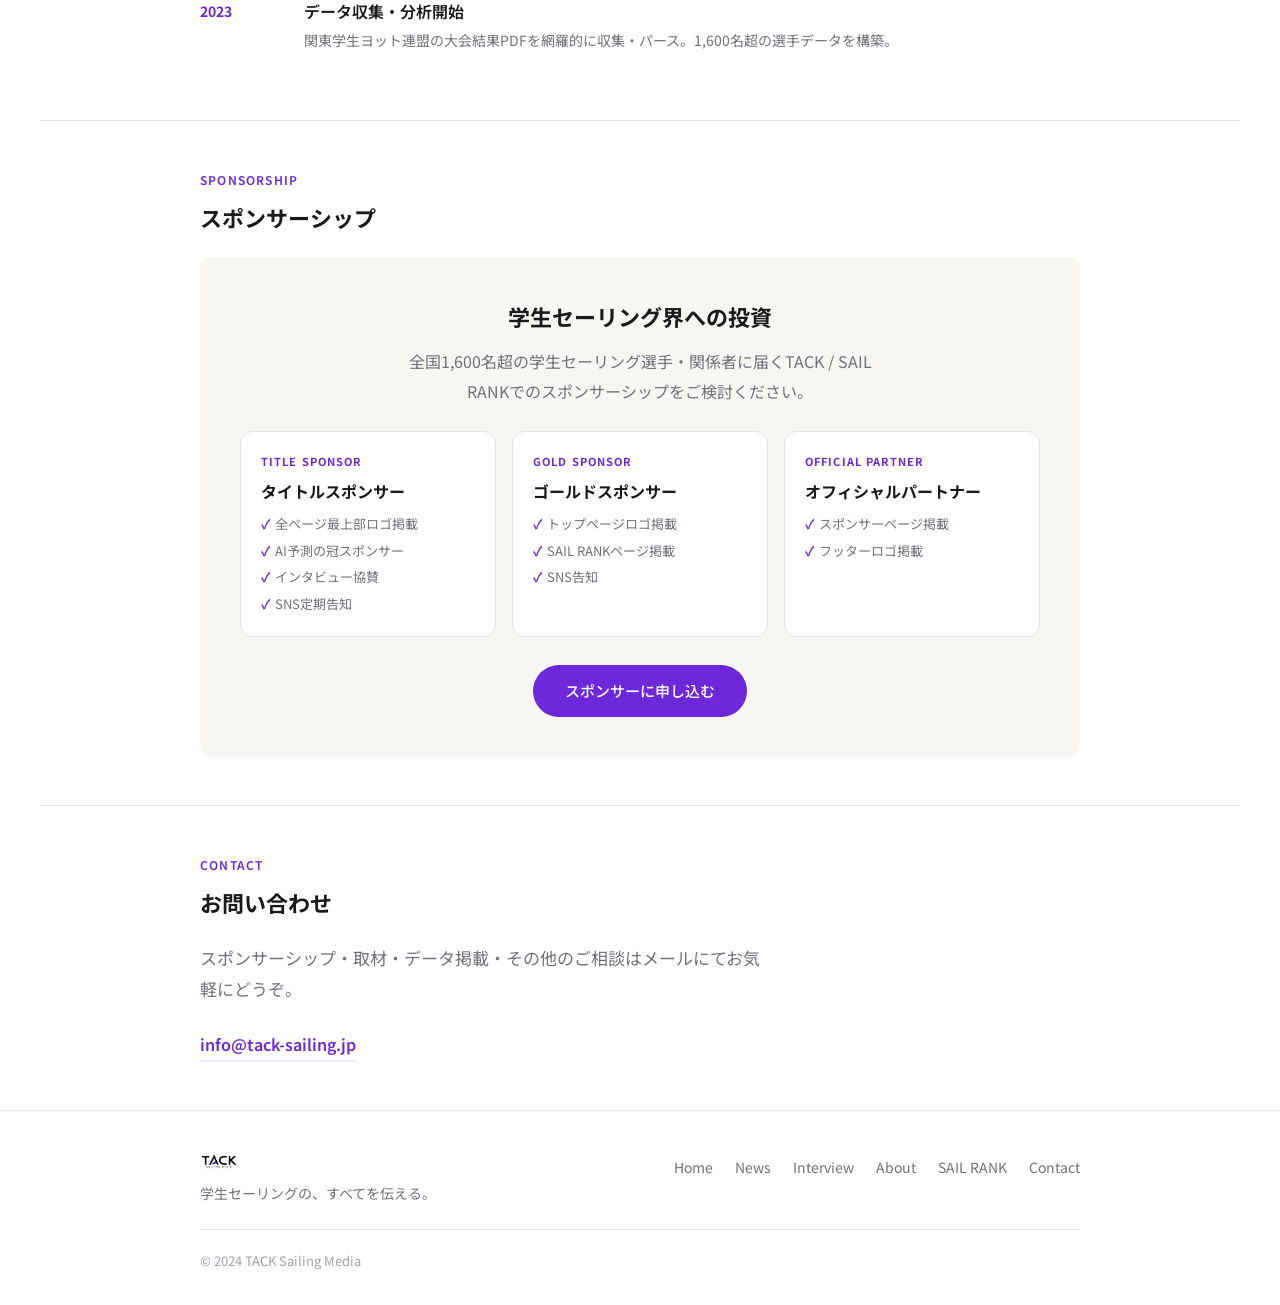
==== commit a5eff6c5: "21" ====
--- a/about.html
+++ b/about.html
@@ -6,31 +6,50 @@
 <title>About | TACK Sailing Media</title>
 <link href="https://fonts.googleapis.com/css2?family=Noto+Sans+JP:wght@400;500;700;900&family=Noto+Serif+JP:wght@700&display=swap" rel="stylesheet">
 <style>
-@media(max-width:480px){.team-grid{grid-template-columns:1fr}}
-/* ── NAV COMMON ── */
-.nav{display:grid;grid-template-columns:1fr auto 1fr;align-items:center;padding:0 28px;height:80px;background:#fff;border-bottom:1px solid #e4e4e7;position:sticky;top:0;z-index:100}
-.nav-logo{display:flex;align-items:center;justify-content:center}
-.nav-logo img{height:64px;width:auto;display:block}
-.nav-left{display:flex;align-items:center;justify-content:flex-start}
-.nav-right{display:flex;align-items:center;justify-content:flex-end;gap:4px}
-.nav-left a,.nav-right a{font-size:14px;font-weight:500;color:#71717a;padding:8px 14px;border-radius:6px;text-decoration:none;font-family:'Noto Sans JP',sans-serif;transition:color .15s,background .15s;white-space:nowrap}
-.nav-left a:hover,.nav-right a:hover{color:#111;background:#f5f4f1}
-.nav-sr{background:#6d28d9!important;color:#fff!important;font-weight:600!important;border-radius:99px!important;padding:9px 22px!important;font-size:14px!important;transition:opacity .2s!important}
-.nav-sr:hover{opacity:.85!important}
-.nav-ham{display:none;flex-direction:column;gap:5px;cursor:pointer;background:none;border:none;padding:8px;margin-left:4px}
-.nav-ham span{width:22px;height:2px;background:#111;border-radius:2px;display:block}
-.mobile-menu{display:none;flex-direction:column;background:#fff;border-bottom:1px solid #e4e4e7}
-.mobile-menu.open{display:flex}
-.mobile-menu a{padding:15px 24px;font-size:15px;font-weight:500;color:#111;border-bottom:1px solid #e4e4e7;font-family:'Noto Sans JP',sans-serif;text-decoration:none;transition:background .15s}
-.mobile-menu a:hover{background:#f5f4f1}
-.mobile-menu .mm-sr{color:#6d28d9!important;font-weight:700}
-@media(max-width:768px){
-  .nav{display:flex;justify-content:space-between;padding:0 16px;height:56px}
-  .nav-logo img{height:30px}
-  .nav-left{display:none}
-  .nav-right a:not(button){display:none}
-  .nav-ham{display:flex}
-}
+
+:root{--black:#111;--white:#fff;--off:#f7f6f3;--purple:#6d28d9;--purple-s:#ede9fe;--text:#1a1a1a;--muted:#71717a;--light:#a1a1aa;--border:#e4e4e7;--radius:12px}
+*,*::before,*::after{box-sizing:border-box;margin:0;padding:0}
+body{font-family:'Noto Sans JP',sans-serif;background:#fff;color:#1a1a1a;font-size:17px;line-height:1.75;-webkit-font-smoothing:antialiased}
+a{text-decoration:none;color:inherit}
+img{display:block;max-width:100%}
+.page-hero{padding:64px 40px 48px;max-width:960px;margin:0 auto}
+.page-eyebrow{display:inline-flex;align-items:center;gap:8px;font-size:12px;font-weight:600;color:#6d28d9;letter-spacing:.1em;text-transform:uppercase;margin-bottom:16px}
+.page-eyebrow::before{content:'';width:20px;height:2px;background:#6d28d9;border-radius:2px}
+.page-title{font-size:clamp(28px,4vw,42px);font-weight:900;line-height:1.2;margin-bottom:12px}
+.page-desc{font-size:17px;color:#71717a;line-height:1.85;max-width:540px}
+.divider{height:1px;background:#e4e4e7;margin:0 40px}
+.sec{padding:48px 40px;max-width:960px;margin:0 auto}
+.sec-hd{display:flex;align-items:flex-end;justify-content:space-between;margin-bottom:24px;gap:16px}
+.sec-label{font-size:12px;font-weight:600;color:#6d28d9;letter-spacing:.12em;text-transform:uppercase;margin-bottom:6px}
+.sec-title{font-size:22px;font-weight:700}
+.sec-more{font-size:14px;font-weight:500;color:#6d28d9}
+.cat{display:inline-block;font-size:12px;font-weight:600;color:#6d28d9;background:#ede9fe;padding:3px 10px;border-radius:99px;margin-bottom:10px}
+.date{font-size:13px;color:#a1a1aa}
+.filter-bar{display:flex;gap:8px;flex-wrap:wrap;margin-bottom:28px}
+.filter-btn{padding:7px 18px;border:1.5px solid #e4e4e7;border-radius:99px;background:transparent;font-size:13px;font-weight:500;color:#71717a;cursor:pointer;transition:all .2s;font-family:'Noto Sans JP',sans-serif}
+.filter-btn:hover{border-color:#6d28d9;color:#6d28d9}
+.filter-btn.active{background:#6d28d9;border-color:#6d28d9;color:#fff}
+.news-feat{border:1px solid #e4e4e7;border-radius:12px;padding:32px;margin-bottom:16px;cursor:pointer;transition:border-color .2s}
+.news-feat:hover{border-color:#6d28d9}
+.feat-title{font-size:22px;font-weight:700;line-height:1.45;margin:10px 0}
+.feat-desc{font-size:16px;color:#71717a;line-height:1.85;margin-bottom:14px}
+.news-grid{display:grid;grid-template-columns:1fr 1fr;gap:16px}
+.ncard{border:1px solid #e4e4e7;border-radius:12px;padding:24px;cursor:pointer;transition:border-color .2s}
+.ncard:hover{border-color:#6d28d9}
+.ncard-title{font-size:16px;font-weight:600;line-height:1.5;margin:10px 0 12px}
+.pagination{display:flex;justify-content:center;gap:8px;padding:40px 0 0}
+.page-btn{width:40px;height:40px;display:flex;align-items:center;justify-content:center;border:1.5px solid #e4e4e7;border-radius:8px;font-size:14px;font-weight:500;color:#71717a;cursor:pointer;transition:all .2s;font-family:'Noto Sans JP',sans-serif;background:transparent}
+.page-btn:hover{border-color:#6d28d9;color:#6d28d9}
+.page-btn.active{background:#6d28d9;border-color:#6d28d9;color:#fff}
+footer{border-top:1px solid #e4e4e7}
+.ft{max-width:960px;margin:0 auto;padding:40px 40px 32px;display:flex;flex-direction:column;gap:24px}
+.ft-top{display:flex;align-items:flex-start;justify-content:space-between;gap:32px;flex-wrap:wrap}
+.ft-brand img{height:20px;width:auto;margin-bottom:10px}
+.ft-tag{font-size:14px;color:#71717a}
+.ft-nav{display:flex;gap:22px;flex-wrap:wrap;padding-top:4px}
+.ft-nav a{font-size:14px;color:#71717a;transition:color .15s;text-decoration:none}
+.ft-nav a:hover{color:#111}
+.ft-copy{border-top:1px solid #e4e4e7;padding-top:20px;font-size:13px;color:#a1a1aa}
 /* ── NAV ── */
 .nav{display:grid;grid-template-columns:1fr auto 1fr;align-items:center;padding:0 28px;height:80px;background:#fff;border-bottom:1px solid #e4e4e7;position:sticky;top:0;z-index:100}
 .nav-logo{display:flex;align-items:center;justify-content:center}
@@ -55,8 +74,71 @@
   .nav-right a:not(button){display:none}
   .nav-ham{display:flex}
 }
-</style>
-<style>
+@media(max-width:768px){
+  .page-hero{padding:40px 20px 32px}
+  .divider{margin:0 16px}
+  .sec{padding:32px 20px}
+  .news-grid{grid-template-columns:1fr}
+  .ft{padding:28px 20px}
+  .ft-top{flex-direction:column;gap:20px}
+}
+
+
+.page-hero{padding:64px 40px 48px;max-width:960px;margin:0 auto}
+.page-eyebrow{display:inline-flex;align-items:center;gap:8px;font-size:12px;font-weight:600;color:#6d28d9;letter-spacing:.1em;text-transform:uppercase;margin-bottom:16px}
+.page-eyebrow::before{content:'';width:20px;height:2px;background:#6d28d9;border-radius:2px}
+.page-title{font-size:clamp(28px,4vw,42px);font-weight:900;line-height:1.2;margin-bottom:12px}
+.page-desc{font-size:17px;color:#71717a;line-height:1.85;max-width:540px}
+.divider{height:1px;background:#e4e4e7;margin:0 40px}
+.sec{padding:48px 40px;max-width:960px;margin:0 auto}
+.sec-label{font-size:12px;font-weight:600;color:#6d28d9;letter-spacing:.1em;text-transform:uppercase;margin-bottom:8px}
+.sec-title{font-size:22px;font-weight:700;margin-bottom:20px}
+.concept-block{max-width:680px}
+.concept-lead{font-size:20px;font-weight:700;line-height:1.6;margin-bottom:20px}
+.concept-body{font-size:17px;color:#71717a;line-height:1.9}
+.features{display:grid;grid-template-columns:1fr 1fr 1fr;gap:20px;margin-top:8px}
+.feat-item{border:1px solid #e4e4e7;border-radius:12px;padding:28px 24px}
+.feat-icon{font-size:28px;margin-bottom:12px}
+.feat-name{font-size:16px;font-weight:700;margin-bottom:8px}
+.feat-desc{font-size:14px;color:#71717a;line-height:1.75}
+.timeline{display:flex;flex-direction:column;gap:0}
+.tl-item{display:grid;grid-template-columns:80px 1fr;gap:24px;padding:20px 0;border-bottom:1px solid #e4e4e7}
+.tl-item:last-child{border:none}
+.tl-year{font-size:14px;font-weight:700;color:#6d28d9;padding-top:2px}
+.tl-title{font-size:16px;font-weight:600;margin-bottom:4px}
+.tl-desc{font-size:14px;color:#71717a;line-height:1.7}
+.sponsor-intro{background:#f7f6f3;border-radius:12px;padding:40px;text-align:center}
+.sponsor-intro-title{font-size:22px;font-weight:700;margin-bottom:12px}
+.sponsor-intro-desc{font-size:16px;color:#71717a;line-height:1.85;margin-bottom:24px;max-width:500px;margin-left:auto;margin-right:auto}
+.sponsor-tiers{display:grid;grid-template-columns:1fr 1fr 1fr;gap:16px;margin-bottom:28px;text-align:left}
+.tier-card{border:1px solid #e4e4e7;border-radius:12px;padding:20px;background:#fff}
+.tier-name{font-size:11px;font-weight:700;letter-spacing:.1em;text-transform:uppercase;color:#6d28d9;margin-bottom:6px}
+.tier-title{font-size:16px;font-weight:700;margin-bottom:8px}
+.tier-perks{list-style:none;display:flex;flex-direction:column;gap:4px}
+.tier-perks li{font-size:13px;color:#71717a;padding-left:14px;position:relative}
+.tier-perks li::before{content:"✓";position:absolute;left:0;color:#6d28d9;font-weight:700}
+.contact-btn{display:inline-block;background:#6d28d9;color:#fff;font-size:15px;font-weight:500;padding:13px 32px;border-radius:99px;text-decoration:none;transition:opacity .2s}
+.contact-btn:hover{opacity:.85}
+.team-grid{display:grid;grid-template-columns:1fr 1fr 1fr;gap:20px}
+.team-card{border:1px solid #e4e4e7;border-radius:12px;padding:24px;text-align:center}
+footer{border-top:1px solid #e4e4e7}
+.ft{max-width:960px;margin:0 auto;padding:40px 40px 32px;display:flex;flex-direction:column;gap:24px}
+.ft-top{display:flex;align-items:flex-start;justify-content:space-between;gap:32px;flex-wrap:wrap}
+.ft-brand img{height:20px;width:auto;margin-bottom:10px}
+.ft-tag{font-size:14px;color:#71717a}
+.ft-nav{display:flex;gap:22px;flex-wrap:wrap;padding-top:4px}
+.ft-nav a{font-size:14px;color:#71717a;transition:color .15s;text-decoration:none}
+.ft-nav a:hover{color:#111}
+.ft-copy{border-top:1px solid #e4e4e7;padding-top:20px;font-size:13px;color:#a1a1aa}
+@media(max-width:768px){
+  .features,.sponsor-tiers,.team-grid{grid-template-columns:1fr}
+  .page-hero{padding:40px 20px 32px}
+  .divider{margin:0 16px}
+  .sec{padding:32px 20px}
+  .sponsor-intro{padding:28px 20px}
+  .ft{padding:28px 20px}
+  .ft-top{flex-direction:column;gap:20px}
+}
 /* === TACK NAV === */
 .tack-nav{display:grid;grid-template-columns:1fr auto 1fr;align-items:center;padding:0 28px;height:80px;background:#fff;border-bottom:1px solid #e4e4e7;position:sticky;top:0;z-index:999;}
 .tnav-left{display:flex;align-items:center;justify-content:flex-start;}
@@ -82,9 +164,11 @@
   .tnav-center img{height:32px;}
   .tnav-mobile{top:58px;}
 }
+
 </style>
 </head>
 <body>
+
 <nav class="tack-nav">
   <div class="tnav-left">
     <a href="sailrank.html" class="tnav-sr">SAIL RANK</a>
@@ -106,94 +190,45 @@
   <a href="sailrank.html" class="tnav-sr-mob">SAIL RANK</a>
 </div>
 
-<div class="mobile-nav" id="mnav">
-  <a href="news.html">News</a>
-      <a href="interview.html">Interview</a>
-      <a href="about.html" class="active">About</a>
-      <a href="sailrank.html">SAIL RANK</a>
-</div>
-
 <div class="page-hero">
   <div class="page-eyebrow">About</div>
   <h1 class="page-title">TACKについて</h1>
   <p class="page-desc">学生セーリングのすべてを伝えるメディア。データ・分析・取材で、新しいセーリング報道を目指します。</p>
 </div>
-
-<div class="divider"></div>
-
-<!-- コンセプト -->
+<div class="divider"></div>
+
 <div class="sec">
   <div class="sec-label">Concept</div>
   <div class="sec-title">なぜTACKをつくるのか</div>
   <div class="concept-block">
     <div class="concept-lead">学生セーリングには、もっと光が当たるべきだ。</div>
-    <div class="concept-body">
-      毎年数百名の学生が、風と波と戦いながら関東・全国の大会に臨む。しかし大会結果が広く届くことは少なく、選手の努力や実力が適切に評価・記録されることも多くない。<br><br>
-      TACKは、レース結果を独自アルゴリズムでランキング化する「SAIL RANK」を核に、AI予測・インタビュー・ニュースを通じて、学生セーリングをより深く・広く伝えるメディアです。<br><br>
-      セーリングの「タック」は、風上に向かうための方向転換。私たちも、学生セーリング報道の在り方をTACKします。
-    </div>
-  </div>
-</div>
-
-<div class="divider"></div>
-
-<!-- 特徴 -->
+    <div class="concept-body">毎年数百名の学生が、風と波と戦いながら関東・全国の大会に臨む。しかし大会結果が広く届くことは少なく、選手の努力や実力が適切に評価・記録されることも多くない。<br><br>TACKは、レース結果を独自アルゴリズムでランキング化する「SAIL RANK」を核に、AI予測・インタビュー・ニュースを通じて、学生セーリングをより深く・広く伝えるメディアです。</div>
+  </div>
+</div>
+<div class="divider"></div>
+
 <div class="sec">
   <div class="sec-label">Features</div>
   <div class="sec-title">TACKの3つの特徴</div>
   <div class="features">
-    <div class="feat-item">
-      <div class="feat-icon">📊</div>
-      <div class="feat-name">独自ランキング「SAIL RANK」</div>
-      <div class="feat-desc">2016〜2023年度、30大会・1,624名のデータを独自アルゴリズムで集計。個人・大学・クラス別に年度比較が可能。</div>
-    </div>
-    <div class="feat-item">
-      <div class="feat-icon">🤖</div>
-      <div class="feat-name">AI大会予測</div>
-      <div class="feat-desc">過去の成績をもとにAIが次大会の優勝確率を算出。データが積み上がるほど精度が向上。将来的には係数も自動最適化。</div>
-    </div>
-    <div class="feat-item">
-      <div class="feat-icon">🎙️</div>
-      <div class="feat-name">インタビュー・取材</div>
-      <div class="feat-desc">トップ選手・コーチ・OBへのインタビューで、数字だけでは伝わらない学生セーリングの姿を伝える。</div>
-    </div>
-  </div>
-</div>
-
-<div class="divider"></div>
-
-<!-- ヒストリー -->
+    <div class="feat-item"><div class="feat-icon">📊</div><div class="feat-name">独自ランキング「SAIL RANK」</div><div class="feat-desc">2016〜2023年度、30大会・1,624名のデータを独自アルゴリズムで集計。個人・大学・クラス別に年度比較が可能。</div></div>
+    <div class="feat-item"><div class="feat-icon">🤖</div><div class="feat-name">AI大会予測</div><div class="feat-desc">過去の成績をもとにAIが次大会の優勝確率を算出。データが積み上がるほど精度が向上。</div></div>
+    <div class="feat-item"><div class="feat-icon">🎙️</div><div class="feat-name">インタビュー・取材</div><div class="feat-desc">トップ選手・コーチ・OBへのインタビューで、数字だけでは伝わらない学生セーリングの姿を伝える。</div></div>
+  </div>
+</div>
+<div class="divider"></div>
+
 <div class="sec">
   <div class="sec-label">History</div>
   <div class="sec-title">TACKの歩み</div>
   <div class="timeline">
-    <div class="tl-item">
-      <div class="tl-year">2024</div>
-      <div>
-        <div class="tl-title">TACK Sailing Media として始動</div>
-        <div class="tl-desc">SAIL RANKをコアに、ニュース・インタビューを加えた総合セーリングメディアとして再スタート。</div>
-      </div>
-    </div>
-    <div class="tl-item">
-      <div class="tl-year">2023</div>
-      <div>
-        <div class="tl-title">SAIL RANK β版 公開</div>
-        <div class="tl-desc">2016〜2023年度の関東学生ヨット大会データを収録。独自ランキング・AI予測機能を実装。</div>
-      </div>
-    </div>
-    <div class="tl-item">
-      <div class="tl-year">2023</div>
-      <div>
-        <div class="tl-title">データ収集・分析開始</div>
-        <div class="tl-desc">関東学生ヨット連盟の大会結果PDFを網羅的に収集・パース。1,600名超の選手データを構築。</div>
-      </div>
-    </div>
-  </div>
-</div>
-
-<div class="divider"></div>
-
-<!-- スポンサー -->
+    <div class="tl-item"><div class="tl-year">2024</div><div><div class="tl-title">TACK Sailing Media として始動</div><div class="tl-desc">SAIL RANKをコアに、ニュース・インタビューを加えた総合セーリングメディアとして再スタート。</div></div></div>
+    <div class="tl-item"><div class="tl-year">2023</div><div><div class="tl-title">SAIL RANK β版 公開</div><div class="tl-desc">2016〜2023年度の関東学生ヨット大会データを収録。独自ランキング・AI予測機能を実装。</div></div></div>
+    <div class="tl-item"><div class="tl-year">2023</div><div><div class="tl-title">データ収集・分析開始</div><div class="tl-desc">関東学生ヨット連盟の大会結果PDFを網羅的に収集・パース。1,600名超の選手データを構築。</div></div></div>
+  </div>
+</div>
+<div class="divider"></div>
+
 <div class="sec">
   <div class="sec-label">Sponsorship</div>
   <div class="sec-title">スポンサーシップ</div>
@@ -201,81 +236,37 @@
     <div class="sponsor-intro-title">学生セーリング界への投資</div>
     <div class="sponsor-intro-desc">全国1,600名超の学生セーリング選手・関係者に届くTACK / SAIL RANKでのスポンサーシップをご検討ください。</div>
     <div class="sponsor-tiers">
-      <div class="tier-card">
-        <div class="tier-name">Title Sponsor</div>
-        <div class="tier-title">タイトルスポンサー</div>
-        <ul class="tier-perks">
-          <li>全ページ最上部ロゴ掲載</li>
-          <li>AI予測の冠スポンサー</li>
-          <li>インタビュー協賛</li>
-          <li>SNS定期告知</li>
-        </ul>
-      </div>
-      <div class="tier-card">
-        <div class="tier-name">Gold Sponsor</div>
-        <div class="tier-title">ゴールドスポンサー</div>
-        <ul class="tier-perks">
-          <li>トップページロゴ掲載</li>
-          <li>SAIL RANKページ掲載</li>
-          <li>SNS告知</li>
-        </ul>
-      </div>
-      <div class="tier-card">
-        <div class="tier-name">Official Partner</div>
-        <div class="tier-title">オフィシャルパートナー</div>
-        <ul class="tier-perks">
-          <li>スポンサーページ掲載</li>
-          <li>フッターロゴ掲載</li>
-        </ul>
-      </div>
+      <div class="tier-card"><div class="tier-name">Title Sponsor</div><div class="tier-title">タイトルスポンサー</div><ul class="tier-perks"><li>全ページ最上部ロゴ掲載</li><li>AI予測の冠スポンサー</li><li>インタビュー協賛</li><li>SNS定期告知</li></ul></div>
+      <div class="tier-card"><div class="tier-name">Gold Sponsor</div><div class="tier-title">ゴールドスポンサー</div><ul class="tier-perks"><li>トップページロゴ掲載</li><li>SAIL RANKページ掲載</li><li>SNS告知</li></ul></div>
+      <div class="tier-card"><div class="tier-name">Official Partner</div><div class="tier-title">オフィシャルパートナー</div><ul class="tier-perks"><li>スポンサーページ掲載</li><li>フッターロゴ掲載</li></ul></div>
     </div>
     <a href="mailto:info@tack-sailing.jp" class="contact-btn">スポンサーに申し込む</a>
   </div>
 </div>
-
-<div class="divider"></div>
-
-<!-- コンタクト -->
+<div class="divider"></div>
+
 <div class="sec">
   <div class="sec-label">Contact</div>
   <div class="sec-title">お問い合わせ</div>
   <div style="max-width:560px">
-    <p style="font-size:17px;color:var(--muted);line-height:1.85;margin-bottom:24px">スポンサーシップ・取材・データ掲載・その他のご相談はメールにてお気軽にどうぞ。</p>
-    <a href="mailto:info@tack-sailing.jp" style="display:inline-flex;align-items:center;gap:8px;font-size:16px;font-weight:600;color:var(--purple);border-bottom:2px solid var(--purple-s);padding-bottom:2px;transition:border-color .2s">
-      info@tack-sailing.jp
-    </a>
+    <p style="font-size:17px;color:#71717a;line-height:1.85;margin-bottom:24px">スポンサーシップ・取材・データ掲載・その他のご相談はメールにてお気軽にどうぞ。</p>
+    <a href="mailto:info@tack-sailing.jp" style="display:inline-flex;align-items:center;gap:8px;font-size:16px;font-weight:600;color:#6d28d9;border-bottom:2px solid #ede9fe;padding-bottom:2px;text-decoration:none">info@tack-sailing.jp</a>
   </div>
 </div>
 
 <footer>
   <div class="ft">
     <div class="ft-top">
-      <div class="ft-brand">
-        <img src="tack-logo.png" alt="TACK">
-        <div class="ft-tag">学生セーリングの、すべてを伝える。</div>
-      </div>
+      <div class="ft-brand"><img src="tack-logo.png" alt="TACK"><div class="ft-tag">学生セーリングの、すべてを伝える。</div></div>
       <nav class="ft-nav">
-        <a href="index.html">Home</a>
-        <a href="news.html">News</a>
-        <a href="interview.html">Interview</a>
-        <a href="about.html">About</a>
-        <a href="sailrank.html">SAIL RANK</a>
-        <a href="mailto:info@tack-sailing.jp">Contact</a>
+        <a href="index.html">Home</a><a href="news.html">News</a>
+        <a href="interview.html">Interview</a><a href="about.html">About</a>
+        <a href="sailrank.html">SAIL RANK</a><a href="mailto:info@tack-sailing.jp">Contact</a>
       </nav>
     </div>
     <div class="ft-copy">© 2024 TACK Sailing Media</div>
   </div>
 </footer>
-<script>
-const h=document.getElementById('ham'),m=document.getElementById('mnav');
-if(h)h.addEventListener('click',()=>m.classList.toggle('open'));
-</script>
-<script>
-(function(){
-  var b=document.getElementById('navHam'),m=document.getElementById('mobileMenu');
-  if(b&&m)b.addEventListener('click',function(){m.classList.toggle('open');});
-})();
-</script>
 <script>
 (function(){
   var h=document.getElementById('tnavHam'),m=document.getElementById('tnavMobile');
